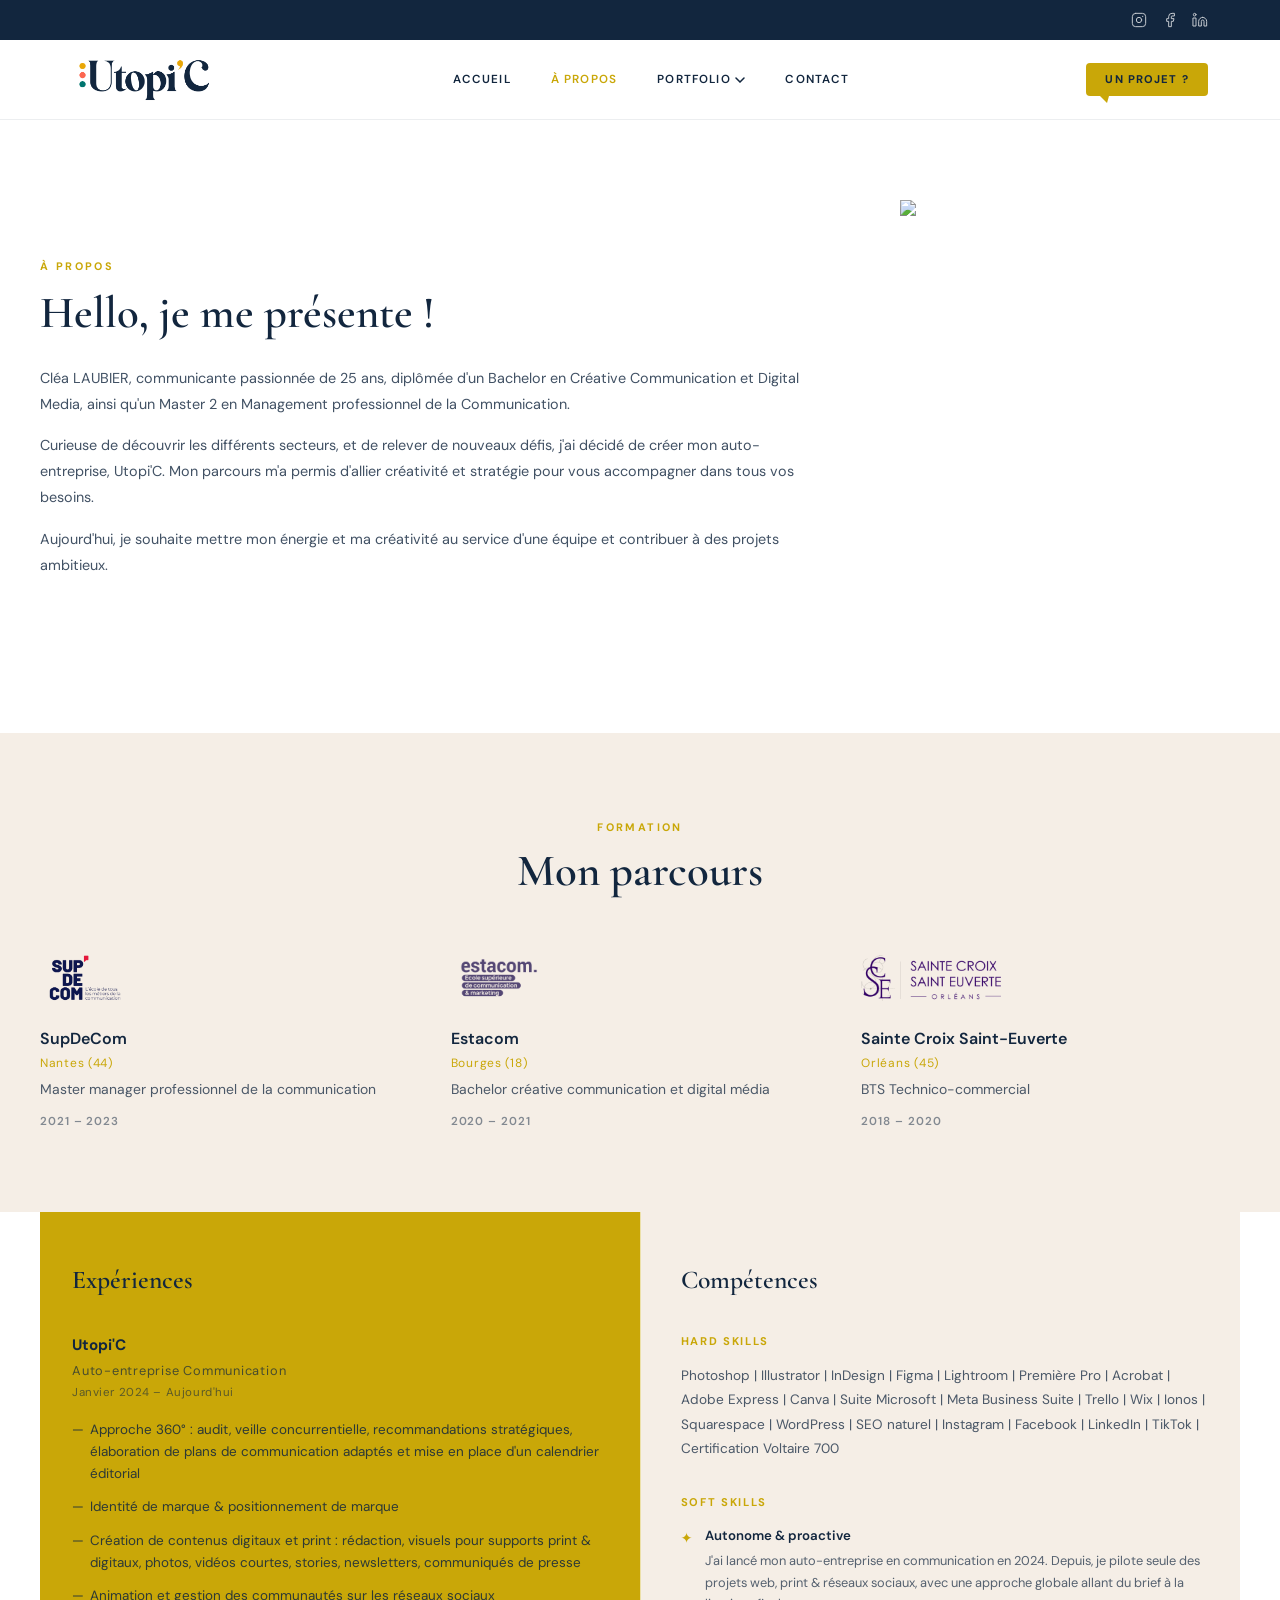
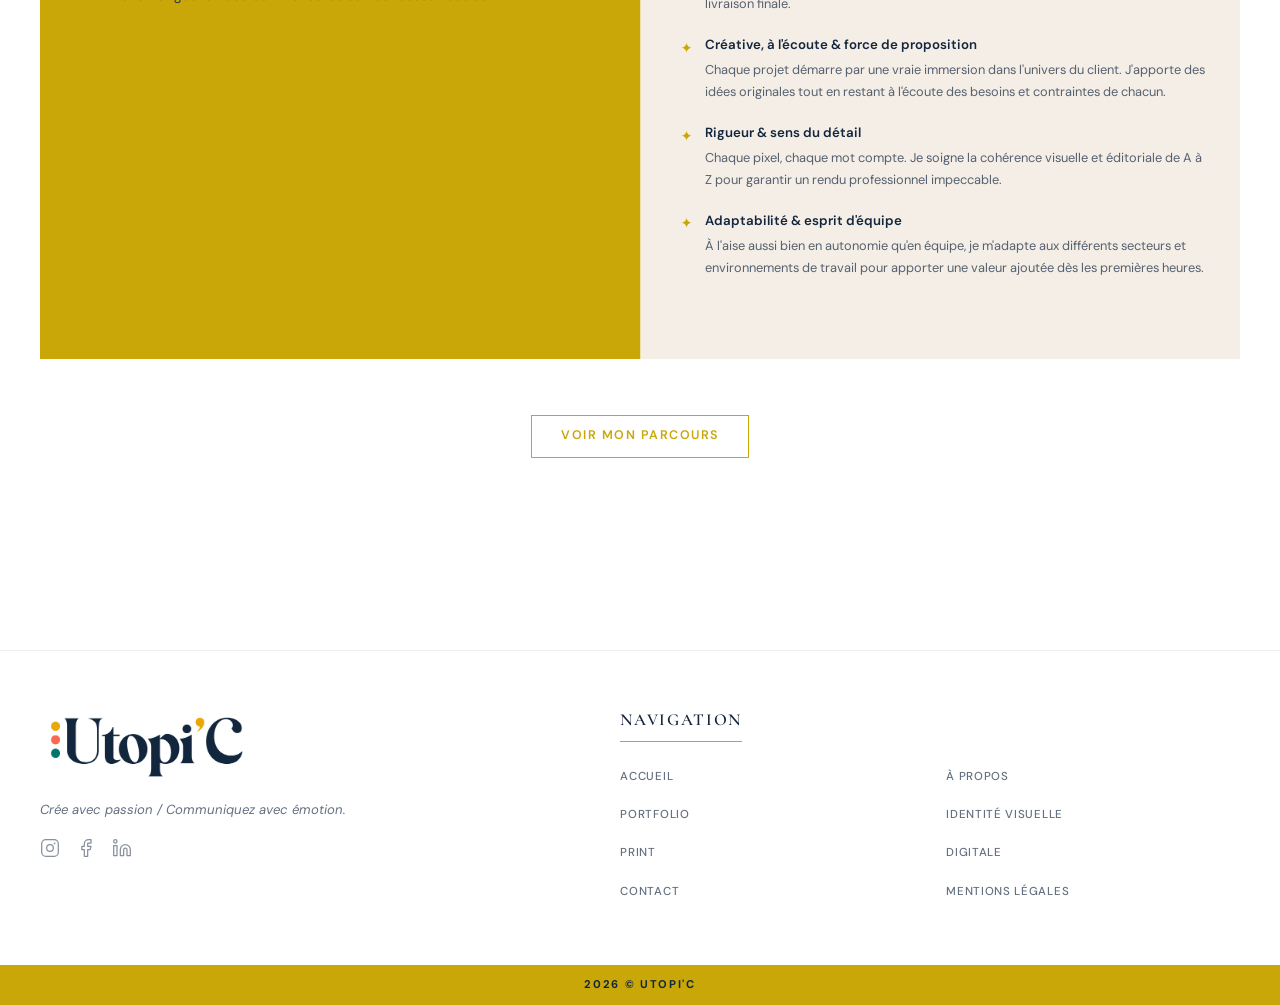
==== a-propos.html @ f3226208 "feat: site Utopi'C complet, prêt pour déploiement" ====
<!DOCTYPE html>
<html lang="fr">
<head>
  <meta charset="UTF-8" />
  <meta name="viewport" content="width=device-width, initial-scale=1.0" />
  <title>À propos — Utopi'C</title>
  <meta name="description" content="Cléa Laubier, communicante et graphiste freelance — parcours, formation, expériences et compétences." />
  <link rel="preconnect" href="https://fonts.googleapis.com" />
  <link rel="preconnect" href="https://fonts.gstatic.com" crossorigin />
  <link href="https://fonts.googleapis.com/css2?family=Cormorant+Garamond:ital,wght@0,400;0,600;1,400;1,600&family=DM+Sans:ital,opsz,wght@0,9..40,300;0,9..40,400;0,9..40,500;0,9..40,600;1,9..40,400&display=swap" rel="stylesheet" />
  <link rel="stylesheet" href="css/style.css?v=5" />
  <link rel="stylesheet" href="css/a-propos.css?v=5" />
</head>
<body>

  <!-- ======= HEADER ======= -->
  <header class="site-header" id="navbar">

    <div class="header-topbar">
      <div class="header-topbar__inner">
        <div class="header-topbar__socials">
          <a href="https://www.instagram.com/utopi_c_/" target="_blank" rel="noopener" aria-label="Instagram">
            <svg width="16" height="16" viewBox="0 0 24 24" fill="none" stroke="currentColor" stroke-width="1.5" stroke-linecap="round" stroke-linejoin="round"><rect x="2" y="2" width="20" height="20" rx="5" ry="5"/><circle cx="12" cy="12" r="4"/><circle cx="17.5" cy="6.5" r="1" fill="currentColor" stroke="none"/></svg>
          </a>
          <a href="https://www.facebook.com/utopic.clea" target="_blank" rel="noopener" aria-label="Facebook">
            <svg width="16" height="16" viewBox="0 0 24 24" fill="none" stroke="currentColor" stroke-width="1.5" stroke-linecap="round" stroke-linejoin="round"><path d="M18 2h-3a5 5 0 0 0-5 5v3H7v4h3v8h4v-8h3l1-4h-4V7a1 1 0 0 1 1-1h3z"/></svg>
          </a>
          <a href="https://www.linkedin.com/in/cl%C3%A9a-laubier/" target="_blank" rel="noopener" aria-label="LinkedIn">
            <svg width="16" height="16" viewBox="0 0 24 24" fill="none" stroke="currentColor" stroke-width="1.5" stroke-linecap="round" stroke-linejoin="round"><path d="M16 8a6 6 0 0 1 6 6v7h-4v-7a2 2 0 0 0-2-2 2 2 0 0 0-2 2v7h-4v-7a6 6 0 0 1 6-6z"/><rect x="2" y="9" width="4" height="12"/><circle cx="4" cy="4" r="2"/></svg>
          </a>
        </div>
      </div>
    </div>

    <div class="header-main">
      <div class="header-main__inner">

        <a href="index.html" class="header-logo">
          <img src="assets/logos/logo-utopic.png" alt="Utopi'C" class="header-logo__img" />
        </a>

        <nav class="header-nav" id="navMenu" aria-label="Navigation principale">
          <ul class="header-nav__list">
            <li><a href="index.html" class="header-nav__link">Accueil</a></li>
            <li><a href="a-propos.html" class="header-nav__link header-nav__link--active">À propos</a></li>
            <li class="header-nav__item--dropdown">
              <a href="portfolio.html" class="header-nav__link">
                Portfolio
                <svg class="header-nav__chevron" width="10" height="6" viewBox="0 0 10 6" fill="none"><path d="M1 1l4 4 4-4" stroke="currentColor" stroke-width="1.5" stroke-linecap="round"/></svg>
              </a>
              <ul class="header-nav__dropdown">
                <li><a href="identite-visuelle.html" class="header-nav__dropdown-link">Identité visuelle</a></li>
                <li><a href="communication-print.html" class="header-nav__dropdown-link">Communication print</a></li>
                <li><a href="communication-digitale.html" class="header-nav__dropdown-link">Communication digitale</a></li>
              </ul>
            </li>
            <li><a href="contact.html" class="header-nav__link">Contact</a></li>
          </ul>
        </nav>

        <div class="header-right">
          <a href="contact.html" class="btn-contact-bubble">Un projet&nbsp;?</a>
          <button class="header-hamburger" id="hamburger" aria-label="Menu" aria-expanded="false">
            <span></span><span></span><span></span>
          </button>
        </div>

      </div>
    </div>

  </header>

  <main>

    <!-- ======= INTRO ======= -->
    <section class="ap-intro">
      <div class="ap-intro__inner">

        <!-- Texte à GAUCHE -->
        <div class="ap-intro__text">
          <span class="section-label">À propos</span>
          <h1 class="ap-intro__title">Hello, je me présente&nbsp;!</h1>
          <p class="ap-intro__body">
            Cléa LAUBIER, communicante passionnée de 25 ans, diplômée d'un Bachelor en Créative Communication et Digital Media, ainsi qu'un Master 2 en Management professionnel de la Communication.
          </p>
          <p class="ap-intro__body">
            Curieuse de découvrir les différents secteurs, et de relever de nouveaux défis, j'ai décidé de créer mon auto-entreprise, Utopi'C. Mon parcours m'a permis d'allier créativité et stratégie pour vous accompagner dans tous vos besoins.
          </p>
          <p class="ap-intro__body">
            Aujourd'hui, je souhaite mettre mon énergie et ma créativité au service d'une équipe et contribuer à des projets ambitieux.
          </p>
        </div>

        <!-- Photo à DROITE — forme en D -->
        <div class="ap-intro__portrait-wrap">
          <img
            src="assets/images/portrait-clea-rose.png"
            alt="Portrait de Cléa Laubier"
            class="ap-intro__portrait"
          />
        </div>

      </div>
    </section>

    <!-- ======= FORMATION ======= -->
    <section class="ap-formation">
      <div class="ap-formation__inner">

        <header class="section-header">
          <span class="section-label">Formation</span>
          <h2 class="section-title">Mon parcours</h2>
        </header>

        <div class="formation-list">

          <div class="formation-item">
            <div class="formation-item__logo-wrap">
              <img src="assets/logos/logo-supdecom.webp" alt="SupDeCom" class="formation-item__logo" />
            </div>
            <div class="formation-item__content">
              <span class="formation-item__school">SupDeCom</span>
              <span class="formation-item__location">Nantes (44)</span>
              <p class="formation-item__degree">Master manager professionnel de la communication</p>
              <span class="formation-item__years">2021 – 2023</span>
            </div>
          </div>

          <div class="formation-item">
            <div class="formation-item__logo-wrap">
              <img src="assets/logos/logo-estacom.png" alt="Estacom" class="formation-item__logo" />
            </div>
            <div class="formation-item__content">
              <span class="formation-item__school">Estacom</span>
              <span class="formation-item__location">Bourges (18)</span>
              <p class="formation-item__degree">Bachelor créative communication et digital média</p>
              <span class="formation-item__years">2020 – 2021</span>
            </div>
          </div>

          <div class="formation-item">
            <div class="formation-item__logo-wrap">
              <img src="assets/logos/logo-sainte-croix.png" alt="Sainte-Croix Saint-Euverte" class="formation-item__logo" />
            </div>
            <div class="formation-item__content">
              <span class="formation-item__school">Sainte Croix Saint-Euverte</span>
              <span class="formation-item__location">Orléans (45)</span>
              <p class="formation-item__degree">BTS Technico-commercial</p>
              <span class="formation-item__years">2018 – 2020</span>
            </div>
          </div>

        </div>

      </div>
    </section>

    <!-- ======= EXPÉRIENCES + COMPÉTENCES ======= -->
    <section class="ap-skills">
      <div class="ap-skills__inner">

        <!-- Colonne expériences — fond or -->
        <div class="ap-skills__col ap-skills__col--exp">
          <h2 class="ap-skills__col-title">Expériences</h2>

          <div class="exp-item">
            <div class="exp-item__header">
              <span class="exp-item__company">Utopi'C</span>
              <span class="exp-item__role">Auto-entreprise Communication</span>
              <span class="exp-item__period">Janvier 2024 – Aujourd'hui</span>
            </div>
            <ul class="exp-item__tasks">
              <li>Approche 360° : audit, veille concurrentielle, recommandations stratégiques, élaboration de plans de communication adaptés et mise en place d'un calendrier éditorial</li>
              <li>Identité de marque &amp; positionnement de marque</li>
              <li>Création de contenus digitaux et print : rédaction, visuels pour supports print &amp; digitaux, photos, vidéos courtes, stories, newsletters, communiqués de presse</li>
              <li>Animation et gestion des communautés sur les réseaux sociaux</li>
            </ul>
          </div>

        </div>

        <!-- Séparateur -->
        <div class="ap-skills__divider" aria-hidden="true"></div>

        <!-- Colonne compétences -->
        <div class="ap-skills__col ap-skills__col--skills">
          <h2 class="ap-skills__col-title">Compétences</h2>

          <div class="skills-group">
            <h3 class="skills-group__label">Hard skills</h3>
            <p class="skills-pipe">
              Photoshop | Illustrator | InDesign | Figma | Lightroom | Première Pro | Acrobat | Adobe Express | Canva | Suite Microsoft | Meta Business Suite | Trello | Wix | Ionos | Squarespace | WordPress | SEO naturel | Instagram | Facebook | LinkedIn | TikTok | Certification Voltaire 700
            </p>
          </div>

          <div class="skills-group">
            <h3 class="skills-group__label">Soft skills</h3>

            <div class="skills-expanded">
              <div class="skill-entry">
                <span class="skill-entry__icon">✦</span>
                <div>
                  <p class="skill-entry__title">Autonome &amp; proactive</p>
                  <p class="skill-entry__desc">J'ai lancé mon auto-entreprise en communication en 2024. Depuis, je pilote seule des projets web, print &amp; réseaux sociaux, avec une approche globale allant du brief à la livraison finale.</p>
                </div>
              </div>
              <div class="skill-entry">
                <span class="skill-entry__icon">✦</span>
                <div>
                  <p class="skill-entry__title">Créative, à l'écoute &amp; force de proposition</p>
                  <p class="skill-entry__desc">Chaque projet démarre par une vraie immersion dans l'univers du client. J'apporte des idées originales tout en restant à l'écoute des besoins et contraintes de chacun.</p>
                </div>
              </div>
              <div class="skill-entry">
                <span class="skill-entry__icon">✦</span>
                <div>
                  <p class="skill-entry__title">Rigueur &amp; sens du détail</p>
                  <p class="skill-entry__desc">Chaque pixel, chaque mot compte. Je soigne la cohérence visuelle et éditoriale de A à Z pour garantir un rendu professionnel impeccable.</p>
                </div>
              </div>
              <div class="skill-entry">
                <span class="skill-entry__icon">✦</span>
                <div>
                  <p class="skill-entry__title">Adaptabilité &amp; esprit d'équipe</p>
                  <p class="skill-entry__desc">À l'aise aussi bien en autonomie qu'en équipe, je m'adapte aux différents secteurs et environnements de travail pour apporter une valeur ajoutée dès les premières heures.</p>
                </div>
              </div>
            </div>
          </div>

        </div>

      </div>
      <div class="ap-skills__cta">
        <a href="#" target="_blank" rel="noopener" class="btn btn--gold-outline">Voir mon parcours</a>
      </div>
    </section>

  </main>

  <!-- ======= FOOTER ======= -->
  <footer class="site-footer">

    <div class="footer-main">
      <div class="footer-main__inner">

        <div class="footer-brand">
          <img src="assets/logos/logo-utopic.png" alt="Utopi'C" class="footer-brand__logo" />
          <p class="footer-brand__tagline">Crée avec passion / Communiquez avec émotion.</p>
          <div class="footer-brand__socials">
            <a href="https://www.instagram.com/utopi_c_/" target="_blank" rel="noopener" aria-label="Instagram"><svg width="20" height="20" viewBox="0 0 24 24" fill="none" stroke="currentColor" stroke-width="1.5" stroke-linecap="round" stroke-linejoin="round"><rect x="2" y="2" width="20" height="20" rx="5" ry="5"/><circle cx="12" cy="12" r="4"/><circle cx="17.5" cy="6.5" r="1" fill="currentColor" stroke="none"/></svg></a>
            <a href="https://www.facebook.com/utopic.clea" target="_blank" rel="noopener" aria-label="Facebook"><svg width="20" height="20" viewBox="0 0 24 24" fill="none" stroke="currentColor" stroke-width="1.5" stroke-linecap="round" stroke-linejoin="round"><path d="M18 2h-3a5 5 0 0 0-5 5v3H7v4h3v8h4v-8h3l1-4h-4V7a1 1 0 0 1 1-1h3z"/></svg></a>
            <a href="https://www.linkedin.com/in/cl%C3%A9a-laubier/" target="_blank" rel="noopener" aria-label="LinkedIn"><svg width="20" height="20" viewBox="0 0 24 24" fill="none" stroke="currentColor" stroke-width="1.5" stroke-linecap="round" stroke-linejoin="round"><path d="M16 8a6 6 0 0 1 6 6v7h-4v-7a2 2 0 0 0-2-2 2 2 0 0 0-2 2v7h-4v-7a6 6 0 0 1 6-6z"/><rect x="2" y="9" width="4" height="12"/><circle cx="4" cy="4" r="2"/></svg></a>
          </div>
        </div>

        <div class="footer-nav-block">
          <p class="footer-nav-block__title">Navigation</p>
          <ul class="footer-nav-block__cols">
            <li><a href="index.html">Accueil</a></li>
            <li><a href="a-propos.html">À propos</a></li>
            <li><a href="portfolio.html">Portfolio</a></li>
            <li><a href="identite-visuelle.html">Identité visuelle</a></li>
            <li><a href="communication-print.html">Print</a></li>
            <li><a href="communication-digitale.html">Digitale</a></li>
            <li><a href="contact.html">Contact</a></li>
            <li><a href="mentions-legales.html">Mentions légales</a></li>
          </ul>
        </div>

      </div>
    </div>

    <div class="footer-copyright">
      <p>2026 &copy; UTOPI'C</p>
    </div>

  </footer>

  <script src="js/main.js"></script>
</body>
</html>
---- css/style.css ----
/* =============================================
   UTOPI'C — style.css
   ============================================= */

/*
  POLICE MAGIONA DISPLAY — décommenter quand le fichier .woff2 est disponible

@font-face {
  font-family: 'Magiona Display';
  src: url('../assets/fonts/magiona-display.woff2') format('woff2');
  font-weight: 400 700;
  font-style: normal;
  font-display: swap;
}
  Puis : --font-display: 'Magiona Display', 'Cormorant Garamond', Georgia, serif;
*/

/* =============================================
   VARIABLES
   ============================================= */
:root {
  --color-navy:       #12263e;
  --color-green-dark: #334b35;
  --color-teal:       #00756f;
  --color-coral:      #fe6751;
  --color-gold:       #c9a708;
  --color-sand:       #eee0b3;
  --color-cream:      #f5eee6;
  --color-white:      #ffffff;
  --color-text:       #12263e;

  --font-display: 'Cormorant Garamond', Georgia, serif;
  --font-body:    'DM Sans', system-ui, sans-serif;

  --header-topbar-h: 40px;
  --header-main-h:   80px;
  --header-h:        120px;
  --transition:      0.25s ease;
  --max-w:           1200px;
}

/* =============================================
   RESET
   ============================================= */
*, *::before, *::after { box-sizing: border-box; margin: 0; padding: 0; }
html { scroll-behavior: smooth; }
body {
  font-family: var(--font-body);
  color: var(--color-text);
  background: var(--color-white);
  line-height: 1.6;
}
img { display: block; max-width: 100%; height: auto; }
a { text-decoration: none; color: inherit; }
ul { list-style: none; }

/* =============================================
   UTILITIES
   ============================================= */
.btn {
  display: inline-block;
  padding: 0.65rem 1.8rem;
  font-family: var(--font-body);
  font-size: 0.78rem;
  font-weight: 600;
  letter-spacing: 0.12em;
  text-transform: uppercase;
  cursor: pointer;
  border: none;
  transition: background var(--transition), color var(--transition);
}
.btn--gold-outline {
  border: 1.5px solid var(--color-gold);
  color: var(--color-gold);
  background: transparent;
}
.btn--gold-outline:hover {
  background: var(--color-gold);
  color: var(--color-white);
}
.btn--navy {
  border: 1.5px solid var(--color-navy);
  color: var(--color-navy);
  background: transparent;
  display: inline-block;
}
.btn--navy:hover {
  background: var(--color-navy);
  color: var(--color-white);
}
.btn--gold-filled {
  background: var(--color-gold);
  color: var(--color-white);
  border: none;
  display: inline-block;
  font-family: var(--font-display);
  font-style: italic;
  font-size: 1rem;
  letter-spacing: 0.06em;
  text-transform: none;
}
.btn--gold-filled:hover { background: #b8960a; }


/* =============================================
   HEADER — 2 bandes
   ============================================= */
.site-header {
  position: fixed;
  top: 0; left: 0; right: 0;
  z-index: 100;
}
.site-header--scrolled .header-main {
  box-shadow: 0 2px 20px rgba(18,38,62,0.1);
}

/* Bande 1 : navy + socials */
.header-topbar {
  background: var(--color-navy);
  height: var(--header-topbar-h);
}
.header-topbar__inner {
  max-width: var(--max-w);
  margin: 0 auto;
  height: 100%;
  padding: 0 2rem;
  display: flex;
  align-items: center;
  justify-content: flex-end;
}
.header-topbar__socials {
  display: flex;
  align-items: center;
  gap: 0.9rem;
}
.header-topbar__socials a {
  color: var(--color-white);
  opacity: 0.75;
  display: flex;
  transition: opacity var(--transition);
}
.header-topbar__socials a:hover { opacity: 1; }

/* Bande 2 : blanc + logo + nav */
.header-main {
  background: var(--color-white);
  height: var(--header-main-h);
  border-bottom: 1px solid rgba(18,38,62,0.08);
  transition: box-shadow var(--transition);
}
.header-main__inner {
  max-width: var(--max-w);
  margin: 0 auto;
  height: 100%;
  padding: 0 2rem;
  display: flex;
  align-items: center;
  gap: 2rem;
}

/* Logo */
.header-logo { flex-shrink: 0; }
.header-logo__img {
  height: 54px;
  width: auto;
  object-fit: contain;
}

/* Nav */
.header-nav { flex: 1; }
.header-nav__list {
  display: flex;
  align-items: center;
  justify-content: center;
  gap: 2.5rem;
}
.header-nav__link {
  font-size: 0.73rem;
  font-weight: 600;
  letter-spacing: 0.1em;
  text-transform: uppercase;
  color: var(--color-navy);
  display: flex;
  align-items: center;
  gap: 0.3rem;
  transition: color var(--transition);
}
.header-nav__link:hover,
.header-nav__link--active { color: var(--color-gold); }

/* Dropdown */
.header-nav__item--dropdown { position: relative; }
.header-nav__chevron {
  transition: transform var(--transition);
  flex-shrink: 0;
}
.header-nav__item--dropdown:hover .header-nav__chevron { transform: rotate(180deg); }
.header-nav__dropdown {
  position: absolute;
  top: calc(100% + 1rem);
  left: 50%;
  transform: translateX(-50%);
  background: var(--color-white);
  border-top: 2px solid var(--color-gold);
  box-shadow: 0 8px 24px rgba(18,38,62,0.12);
  min-width: 220px;
  padding: 0.5rem 0;
  opacity: 0;
  visibility: hidden;
  pointer-events: none;
  transition: opacity var(--transition), visibility var(--transition), top var(--transition);
}
.header-nav__item--dropdown:hover .header-nav__dropdown {
  opacity: 1;
  visibility: visible;
  pointer-events: auto;
  top: calc(100% + 0.5rem);
}
.header-nav__dropdown-link {
  display: block;
  padding: 0.65rem 1.4rem;
  font-size: 0.71rem;
  font-weight: 500;
  letter-spacing: 0.08em;
  text-transform: uppercase;
  color: var(--color-navy);
  transition: color var(--transition), padding-left var(--transition);
}
.header-nav__dropdown-link:hover { color: var(--color-gold); padding-left: 1.8rem; }

/* Bouton Contact — bulle de dialogue */
.header-right {
  display: flex;
  align-items: center;
  gap: 1rem;
  flex-shrink: 0;
}
.btn-contact-bubble {
  background: var(--color-gold);
  color: var(--color-navy);
  padding: 0.5rem 1.2rem;
  font-size: 0.7rem;
  font-weight: 700;
  letter-spacing: 0.1em;
  text-transform: uppercase;
  border-radius: 4px;
  position: relative;
  display: inline-block;
  transition: background var(--transition);
}
.btn-contact-bubble::after {
  content: '';
  position: absolute;
  bottom: -7px;
  left: 14px;
  border-left: 7px solid transparent;
  border-right: 2px solid transparent;
  border-top: 7px solid var(--color-gold);
  transition: border-top-color var(--transition);
}
.btn-contact-bubble:hover { background: #b8960a; }
.btn-contact-bubble:hover::after { border-top-color: #b8960a; }

/* Hamburger */
.header-hamburger {
  display: none;
  flex-direction: column;
  justify-content: center;
  gap: 5px;
  width: 28px;
  height: 28px;
  background: none;
  border: none;
  cursor: pointer;
  padding: 0;
}
.header-hamburger span {
  display: block;
  height: 2px;
  width: 100%;
  background: var(--color-navy);
  border-radius: 2px;
  transition: transform var(--transition), opacity var(--transition);
}
.header-hamburger.is-open span:nth-child(1) { transform: translateY(7px) rotate(45deg); }
.header-hamburger.is-open span:nth-child(2) { opacity: 0; }
.header-hamburger.is-open span:nth-child(3) { transform: translateY(-7px) rotate(-45deg); }


/* =============================================
   FOOTER — fond blanc + barre dorée
   ============================================= */
.site-footer { }

.footer-main {
  background: var(--color-white);
  padding: 3.5rem 2rem;
  border-top: 1px solid rgba(18,38,62,0.08);
}
.footer-main__inner {
  max-width: var(--max-w);
  margin: 0 auto;
  display: grid;
  grid-template-columns: 1fr 1.2fr;
  gap: 4rem;
  align-items: start;
}

.footer-brand__logo {
  height: 80px;
  width: auto;
  object-fit: contain;
  margin-bottom: 0.8rem;
}
.footer-brand__tagline {
  font-size: 0.82rem;
  font-style: italic;
  color: var(--color-navy);
  opacity: 0.65;
  line-height: 1.7;
  margin-bottom: 1rem;
}
.footer-brand__socials {
  display: flex;
  gap: 1rem;
}
.footer-brand__socials a {
  color: var(--color-navy);
  opacity: 0.5;
  display: flex;
  transition: opacity var(--transition), color var(--transition);
}
.footer-brand__socials a:hover { opacity: 1; color: var(--color-gold); }

.footer-nav-block__title {
  font-family: var(--font-display);
  font-size: 1.05rem;
  font-weight: 600;
  color: var(--color-navy);
  text-transform: uppercase;
  letter-spacing: 0.1em;
  padding-bottom: 0.5rem;
  border-bottom: 1.5px solid var(--color-gold);
  margin-bottom: 1.2rem;
  display: inline-block;
}
.footer-nav-block__cols {
  display: grid;
  grid-template-columns: 1fr 1fr;
  gap: 0.4rem 2rem;
}
.footer-nav-block__cols li { margin-bottom: 0.4rem; }
.footer-nav-block__cols a {
  font-size: 0.72rem;
  font-weight: 500;
  letter-spacing: 0.06em;
  text-transform: uppercase;
  color: var(--color-navy);
  opacity: 0.65;
  transition: opacity var(--transition), color var(--transition);
}
.footer-nav-block__cols a:hover { opacity: 1; color: var(--color-gold); }

.footer-copyright {
  background: var(--color-gold);
  padding: 0.7rem 2rem;
  text-align: center;
}
.footer-copyright p {
  font-size: 0.7rem;
  font-weight: 700;
  letter-spacing: 0.15em;
  text-transform: uppercase;
  color: var(--color-navy);
}


/* =============================================
   SECTION COMMONS
   ============================================= */
.section-header {
  text-align: center;
  margin-bottom: 3rem;
}
.section-label {
  display: inline-block;
  font-size: 0.68rem;
  font-weight: 700;
  letter-spacing: 0.22em;
  text-transform: uppercase;
  color: var(--color-gold);
  margin-bottom: 0.6rem;
}
.section-title {
  font-family: var(--font-display);
  font-size: clamp(2rem, 3.5vw, 3rem);
  font-weight: 600;
  color: var(--color-navy);
  line-height: 1.15;
  margin-bottom: 0.5rem;
}
.section-sub {
  font-size: 0.9rem;
  color: var(--color-text);
  opacity: 0.6;
  font-style: italic;
}


/* =============================================
   HERO — texte gauche, photo droite
   ============================================= */
.hero {
  min-height: 100vh;
  padding-top: var(--header-h);
  background: var(--color-white);
  display: flex;
  align-items: center;
}
.hero__inner {
  max-width: var(--max-w);
  margin: 0 auto;
  padding: 6rem 2rem;
  display: grid;
  grid-template-columns: 1.3fr 1fr;
  align-items: center;
  gap: 4rem;
}
.hero__tagline {
  font-family: var(--font-display);
  font-size: clamp(2.8rem, 5vw, 5rem);
  font-weight: 600;
  line-height: 1.1;
  color: var(--color-navy);
  margin-bottom: 1.4rem;
}
.hero__subtitle {
  font-size: 0.75rem;
  font-weight: 700;
  letter-spacing: 0.2em;
  text-transform: uppercase;
  color: var(--color-gold);
  margin-bottom: 2.8rem;
  line-height: 1.7;
}
.hero__photo-wrap {
  display: flex;
  justify-content: center;
}
.hero__photo {
  width: 100%;
  max-width: 420px;
  aspect-ratio: 3 / 4;
  object-fit: cover;
  object-position: top center;
  border-radius: 200px 200px 0 200px;
  display: block;
  color: transparent;
}

/* Hide Contact nav link on the contact page itself */
.page-contact .header-nav__list > li > a[href="contact.html"] { display: none; }


/* =============================================
   RÉALISATIONS — fond crème, carousel projets
   ============================================= */
.realisations {
  padding: 6rem 2rem;
  background: var(--color-cream);
}
.realisations__inner {
  max-width: var(--max-w);
  margin: 0 auto;
}

/* --- Carousel --- */
.carousel { position: relative; }
.carousel__viewport { overflow: hidden; }
.carousel__track {
  display: flex;
  gap: 1.5rem;
  transition: transform 0.45s cubic-bezier(0.4, 0, 0.2, 1);
  will-change: transform;
}
.carousel__slide {
  flex: 0 0 calc(33.333% - 1rem);
  min-width: 0;
  position: relative;
  border-radius: 4px;
  overflow: hidden;
  cursor: default;
}
.carousel__slide img {
  width: 100%;
  aspect-ratio: 4 / 3;
  object-fit: cover;
  display: block;
  transition: transform 0.4s ease;
  color: transparent;
}
.carousel__slide:hover img { transform: scale(1.03); }
.carousel__caption {
  position: absolute;
  bottom: 0; left: 0; right: 0;
  padding: 0.6rem 1rem;
  background: linear-gradient(transparent, rgba(18,38,62,0.7));
  color: var(--color-white);
  font-size: 0.7rem;
  font-weight: 600;
  letter-spacing: 0.1em;
  text-transform: uppercase;
}

/* Boutons */
.carousel__btn {
  position: absolute;
  top: 50%;
  transform: translateY(calc(-50% - 1rem));
  z-index: 2;
  width: 44px;
  height: 44px;
  border-radius: 50%;
  border: 1.5px solid var(--color-gold);
  background: var(--color-white);
  color: var(--color-navy);
  cursor: pointer;
  display: flex;
  align-items: center;
  justify-content: center;
  transition: background var(--transition), color var(--transition);
}
.carousel__btn:hover { background: var(--color-gold); color: var(--color-white); }
.carousel__btn--prev { left: -22px; }
.carousel__btn--next { right: -22px; }
.carousel__btn:disabled { opacity: 0.3; cursor: default; }

/* Dots */
.carousel__dots {
  display: flex;
  justify-content: center;
  gap: 0.5rem;
  margin-top: 1.8rem;
}
.carousel__dot {
  width: 8px;
  height: 8px;
  border-radius: 50%;
  border: none;
  background: rgba(18,38,62,0.2);
  cursor: pointer;
  padding: 0;
  transition: background var(--transition), transform var(--transition);
}
.carousel__dot.is-active {
  background: var(--color-gold);
  transform: scale(1.3);
}


/* =============================================
   PRESTATIONS — fond blanc, titre + 3 images en escalier
   ============================================= */
.prestations {
  padding: 7rem 2rem;
  background: var(--color-white);
}
.prestations__inner {
  max-width: var(--max-w);
  margin: 0 auto;
}
.prestations__header {
  text-align: center;
  margin-bottom: 4rem;
}
.prestations__title {
  font-family: var(--font-display);
  font-size: clamp(2.8rem, 5vw, 5rem);
  font-weight: 600;
  color: var(--color-navy);
  text-align: center;
  line-height: 1.1;
}

/* Escalier : 3 colonnes décalées */
.prestations__stagger {
  display: grid;
  grid-template-columns: repeat(3, 1fr);
  gap: 2rem;
  align-items: center;
  margin-bottom: 3.5rem;
}
.presta-item {
  border-radius: 6px;
  overflow: hidden;
  position: relative;
  text-decoration: none;
  display: block;
  transition: transform var(--transition), box-shadow var(--transition);
}
.presta-item:nth-child(1) { margin-top: 3rem; }
.presta-item:nth-child(2) { margin-top: 0; }
.presta-item:nth-child(3) { margin-top: 3rem; }

.presta-item:hover { transform: translateY(-4px); box-shadow: 0 16px 40px rgba(18,38,62,0.14); }

.presta-item__img-wrap {
  position: relative;
  aspect-ratio: 3/4;
  overflow: hidden;
}
.presta-item__img-wrap img {
  position: absolute;
  inset: 0;
  width: 100%;
  height: 100%;
  object-fit: cover;
  display: block;
  color: transparent;
  transition: transform 0.45s ease;
}
.presta-item:hover .presta-item__img-wrap img { transform: scale(1.05); }

.presta-item__label {
  position: absolute;
  bottom: 0; left: 0; right: 0;
  padding: 0.9rem 1.1rem;
  font-size: 0.68rem;
  font-weight: 700;
  letter-spacing: 0.12em;
  text-transform: uppercase;
  color: var(--color-navy);
}
.presta-item--identite .presta-item__label  { background: rgba(238,224,179,0.9); }
.presta-item--print    .presta-item__label  { background: rgba(245,238,230,0.9); }
.presta-item--digital  .presta-item__label  {
  background: rgba(0,117,111,0.85);
  color: var(--color-white);
}

/* CTA */
.prestations__cta {
  text-align: center;
  display: flex;
  flex-direction: column;
  align-items: center;
  gap: 1.2rem;
}
.prestations__cta p {
  font-size: 0.9rem;
  font-style: italic;
  color: var(--color-gold);
}


/* =============================================
   EXPÉRIENCES — fond vert foncé #334b35
   ============================================= */
.experiences {
  padding: 6rem 2rem;
  background: var(--color-green-dark);
}
.experiences__inner { max-width: var(--max-w); margin: 0 auto; }
.experiences .section-label { color: var(--color-sand) !important; opacity: 0.8; }
.experiences .section-title { color: var(--color-sand) !important; }
.experiences .section-sub   { color: var(--color-sand) !important; opacity: 0.6; }

/* Slide presse/avis — carousel pleine largeur */
.carousel__slide--presse { flex: 0 0 100%; }
.carousel__slide--presse .presse-card,
.carousel__slide--presse .avis-card { max-width: 800px; margin: 0 auto; }

.presse-card {
  display: grid;
  grid-template-columns: 1fr 1fr;
  border-radius: 6px;
  overflow: hidden;
  box-shadow: 0 8px 32px rgba(0,0,0,0.25);
}
.presse-card__img-wrap {
  overflow: hidden;
  aspect-ratio: 4/3;
}
.presse-card__img-wrap img {
  width: 100%; height: 100%;
  object-fit: cover; object-position: top;
  display: block; color: transparent;
}
.presse-card__body {
  background: rgba(255,255,255,0.06);
  border: 1px solid rgba(238,224,179,0.2);
  color: var(--color-white);
  padding: 2.5rem 2rem;
  display: flex;
  flex-direction: column;
  justify-content: center;
  gap: 0.9rem;
}
.presse-card__badge {
  display: inline-block;
  font-size: 0.62rem;
  font-weight: 700;
  letter-spacing: 0.18em;
  text-transform: uppercase;
  color: var(--color-gold);
  border: 1px solid var(--color-gold);
  padding: 0.2rem 0.6rem;
  border-radius: 2px;
  width: fit-content;
}
.presse-card__source {
  font-family: var(--font-display);
  font-size: 1.05rem;
  font-weight: 600;
  line-height: 1.3;
  color: var(--color-sand);
}
.presse-card__issue { font-size: 0.75rem; opacity: 0.55; }

/* Carte avis client */
.avis-card {
  background: rgba(255,255,255,0.06);
  border: 1px solid rgba(238,224,179,0.2);
  border-radius: 6px;
  padding: 2.5rem 3rem;
  display: flex;
  flex-direction: column;
  gap: 1.4rem;
  box-shadow: 0 8px 32px rgba(0,0,0,0.25);
}
.avis-card__stars {
  display: flex;
  gap: 0.25rem;
  color: var(--color-gold);
}
.avis-card__quote {
  font-family: var(--font-display);
  font-size: 1.15rem;
  font-style: italic;
  line-height: 1.65;
  color: var(--color-sand);
}
.avis-card__author {
  display: flex;
  flex-direction: column;
  gap: 0.15rem;
}
.avis-card__name {
  font-size: 0.75rem;
  font-weight: 700;
  letter-spacing: 0.12em;
  text-transform: uppercase;
  color: var(--color-gold);
}
.avis-card__role {
  font-size: 0.72rem;
  color: var(--color-sand);
  opacity: 0.6;
}

/* Dots sur fond vert */
.experiences .carousel__dot { background: rgba(238,224,179,0.25); }
.experiences .carousel__dot.is-active { background: var(--color-gold); }
.experiences .carousel__btn {
  background: rgba(255,255,255,0.08);
  border-color: var(--color-sand);
  color: var(--color-sand);
}
.experiences .carousel__btn:hover { background: var(--color-gold); border-color: var(--color-gold); color: var(--color-navy); }


/* =============================================
   RESPONSIVE
   ============================================= */
@media (max-width: 768px) {

  /* Header — topbar masquée sur mobile */
  .header-topbar { display: none; }

  .header-nav {
    position: fixed;
    top: var(--header-main-h);
    left: 0; right: 0; bottom: 0;
    background: var(--color-white);
    border-top: 1px solid rgba(18,38,62,0.1);
    flex-direction: column;
    justify-content: flex-start;
    padding: 2rem 1.5rem;
    transform: translateX(100%);
    transition: transform var(--transition);
    overflow-y: auto;
  }
  .header-nav.is-open { transform: translateX(0); }
  .header-nav__list {
    flex-direction: column;
    align-items: flex-start;
    gap: 0;
  }
  .header-nav__list > li { width: 100%; border-bottom: 1px solid rgba(18,38,62,0.06); }
  .header-nav__link { padding: 1rem 0; font-size: 0.85rem; }
  .header-nav__dropdown {
    position: static;
    transform: none;
    box-shadow: none;
    border-top: none;
    border-left: 2px solid var(--color-gold);
    margin-left: 1rem;
    opacity: 1;
    visibility: visible;
    pointer-events: auto;
    padding: 0.25rem 0;
    display: none;
  }
  .header-nav__item--dropdown.is-open .header-nav__dropdown { display: block; }
  .header-nav__chevron { margin-left: auto; }
  .header-hamburger { display: flex; }

  /* Hero */
  .hero__inner {
    padding: 3rem 1.5rem 4rem;
    grid-template-columns: 1fr;
  }
  .hero__tagline { font-size: clamp(2rem, 7vw, 3rem); }
  .hero__photo-wrap { order: -1; }
  .hero__photo { max-width: 240px; border-radius: 120px 120px 0 120px; }

  /* Footer */
  .footer-main__inner { grid-template-columns: 1fr; gap: 2rem; }
  .footer-nav-block__cols { grid-template-columns: 1fr; }

  /* Carousel */
  .carousel__slide { flex: 0 0 100%; }
  .carousel__btn--prev { left: -4px; }
  .carousel__btn--next { right: -4px; }

  /* Prestations */
  .prestations__stagger { grid-template-columns: 1fr; }
  .presta-item:nth-child(1),
  .presta-item:nth-child(2),
  .presta-item:nth-child(3) { margin-top: 0; }

  /* Presse / Avis */
  .presse-card { grid-template-columns: 1fr; }
  .presse-card__img-wrap { aspect-ratio: 16/9; }
  .carousel__slide--presse { flex: 0 0 100%; }
  .avis-card { padding: 2rem 1.5rem; }
}

@media (min-width: 769px) and (max-width: 1024px) {
  .carousel__slide { flex: 0 0 calc(50% - 0.75rem); }
  .prestations__stagger { grid-template-columns: repeat(2, 1fr); }
  .presta-item:nth-child(1),
  .presta-item:nth-child(3) { margin-top: 1.5rem; }
}
---- css/a-propos.css ----
/* =============================================
   À PROPOS
   ============================================= */

/* --- Intro : texte gauche, photo droite --- */
.ap-intro {
  padding-top: calc(var(--header-h) + 5rem);
  padding-bottom: 5rem;
  padding-left: 2rem;
  padding-right: 2rem;
  background: var(--color-white);
}
.ap-intro__inner {
  max-width: var(--max-w);
  margin: 0 auto;
  display: grid;
  grid-template-columns: 1fr auto;
  align-items: center;
  gap: 5rem;
}
.ap-intro .section-label { display: block; margin-bottom: 0.8rem; }
.ap-intro__title {
  font-family: var(--font-display);
  font-size: clamp(2rem, 3.5vw, 2.8rem);
  font-weight: 600;
  color: var(--color-navy);
  line-height: 1.15;
  margin-bottom: 1.6rem;
}
.ap-intro__body {
  font-size: 0.9rem;
  line-height: 1.8;
  color: var(--color-text);
  opacity: 0.8;
  margin-bottom: 1rem;
}

/* Photo en D (bords droits arrondis, bord gauche droit) */
.ap-intro__portrait-wrap { flex-shrink: 0; }
.ap-intro__portrait {
  width: min(340px, 40vw);
  aspect-ratio: 3 / 4;
  object-fit: cover;
  object-position: top center;
  border-radius: 0 120px 120px 0;
  display: block;
  color: transparent;
}


/* --- Formation — grille horizontale avec logos --- */
.ap-formation {
  padding: 5rem 2rem;
  background: var(--color-cream);
}
.ap-formation__inner {
  max-width: var(--max-w);
  margin: 0 auto;
}

.formation-list {
  display: grid;
  grid-template-columns: repeat(3, 1fr);
  gap: 2rem;
}

.formation-item {
  display: flex;
  flex-direction: column;
  gap: 1rem;
}

/* Logo établissement */
.formation-item__logo-wrap {
  height: 64px;
  display: flex;
  align-items: center;
}
.formation-item__logo {
  max-height: 64px;
  max-width: 140px;
  width: auto;
  object-fit: contain;
  display: block;
}

.formation-item__content { }
.formation-item__school {
  display: block;
  font-weight: 600;
  font-size: 1rem;
  color: var(--color-navy);
  margin-bottom: 0.15rem;
}
.formation-item__location {
  display: block;
  font-size: 0.75rem;
  letter-spacing: 0.06em;
  color: var(--color-gold);
  margin-bottom: 0.4rem;
}
.formation-item__degree {
  font-size: 0.87rem;
  opacity: 0.75;
  margin-bottom: 0.4rem;
  line-height: 1.5;
}
.formation-item__years {
  font-size: 0.72rem;
  font-weight: 600;
  letter-spacing: 0.08em;
  opacity: 0.5;
}


/* --- Expériences + Compétences --- */
.ap-skills {
  padding: 0 0 6rem;
}
.ap-skills__inner {
  max-width: var(--max-w);
  margin: 0 auto;
  display: grid;
  grid-template-columns: 1fr 1px 1fr;
}

.ap-skills__col-title {
  font-family: var(--font-display);
  font-size: 1.6rem;
  font-weight: 600;
  margin-bottom: 2rem;
}

/* Colonne expériences — fond or */
.ap-skills__col--exp {
  background: var(--color-gold);
  padding: 3rem 2.5rem 3rem 2rem;
}
.ap-skills__col--exp .ap-skills__col-title { color: var(--color-navy); }
.ap-skills__col--exp .exp-item__company  { color: var(--color-navy); }
.ap-skills__col--exp .exp-item__role     { color: var(--color-navy); opacity: 0.7; }
.ap-skills__col--exp .exp-item__period   { color: var(--color-navy); opacity: 0.6; }
.ap-skills__col--exp .exp-item__tasks li { color: var(--color-navy); opacity: 0.85; }
.ap-skills__col--exp .exp-item__tasks li::before { color: var(--color-navy); }

/* Séparateur vertical */
.ap-skills__divider {
  background: var(--color-gold);
  opacity: 0.35;
  width: 1px;
  align-self: stretch;
}

/* Colonne compétences */
.ap-skills__col--skills {
  padding: 3rem 2rem 3rem 2.5rem;
  background: var(--color-cream);
}
.ap-skills__col--skills .ap-skills__col-title { color: var(--color-navy); }

/* Expériences */
.exp-item__header { margin-bottom: 1rem; }
.exp-item__company {
  display: block;
  font-weight: 700;
  font-size: 0.95rem;
}
.exp-item__role {
  display: block;
  font-size: 0.8rem;
  letter-spacing: 0.06em;
  margin: 0.2rem 0;
}
.exp-item__period {
  display: block;
  font-size: 0.72rem;
  letter-spacing: 0.05em;
}
.exp-item__tasks {
  list-style: none;
  display: flex;
  flex-direction: column;
  gap: 0.7rem;
}
.exp-item__tasks li {
  font-size: 0.84rem;
  line-height: 1.65;
  padding-left: 1.1rem;
  position: relative;
}
.exp-item__tasks li::before {
  content: '—';
  position: absolute;
  left: 0;
}

/* Hard skills — texte avec pipes */
.skills-group { margin-bottom: 2rem; }
.skills-group__label {
  font-size: 0.7rem;
  font-weight: 700;
  letter-spacing: 0.15em;
  text-transform: uppercase;
  color: var(--color-gold);
  margin-bottom: 0.8rem;
  display: block;
}
.skills-pipe {
  font-size: 0.85rem;
  line-height: 1.8;
  color: var(--color-navy);
  opacity: 0.75;
}

/* Soft skills — paragraphes avec icône ✦ */
.skills-expanded {
  display: flex;
  flex-direction: column;
  gap: 1.2rem;
}
.skill-entry {
  display: flex;
  gap: 0.8rem;
  align-items: flex-start;
}
.skill-entry__icon {
  color: var(--color-gold);
  font-size: 0.9rem;
  flex-shrink: 0;
  margin-top: 0.15rem;
}
.skill-entry__title {
  font-size: 0.83rem;
  font-weight: 600;
  color: var(--color-navy);
  margin-bottom: 0.25rem;
}
.skill-entry__desc {
  font-size: 0.8rem;
  line-height: 1.7;
  color: var(--color-navy);
  opacity: 0.7;
}


/* --- CTA Parcours --- */
.ap-skills__cta {
  text-align: center;
  padding: 3.5rem 2rem 6rem;
  background: var(--color-white);
}


/* --- Responsive --- */
@media (max-width: 768px) {
  .ap-intro {
    padding-top: calc(var(--header-main-h) + 2.5rem);
  }
  .ap-intro__inner {
    grid-template-columns: 1fr;
    gap: 2rem;
  }
  /* Photo en premier sur mobile */
  .ap-intro__portrait-wrap { order: -1; }
  .ap-intro__portrait {
    width: min(260px, 80%);
    border-radius: 0 80px 80px 0;
  }

  .formation-list { grid-template-columns: 1fr; }

  .ap-skills__inner {
    grid-template-columns: 1fr;
  }
  .ap-skills__col--exp { padding: 2.5rem 2rem; }
  .ap-skills__col--skills { padding: 2.5rem 2rem; }
  .ap-skills__divider { display: none; }
}

@media (min-width: 769px) and (max-width: 1024px) {
  .ap-intro__inner { gap: 3rem; }
  .ap-intro__portrait { width: min(280px, 38vw); }
  .formation-list { grid-template-columns: 1fr 1fr; }
}
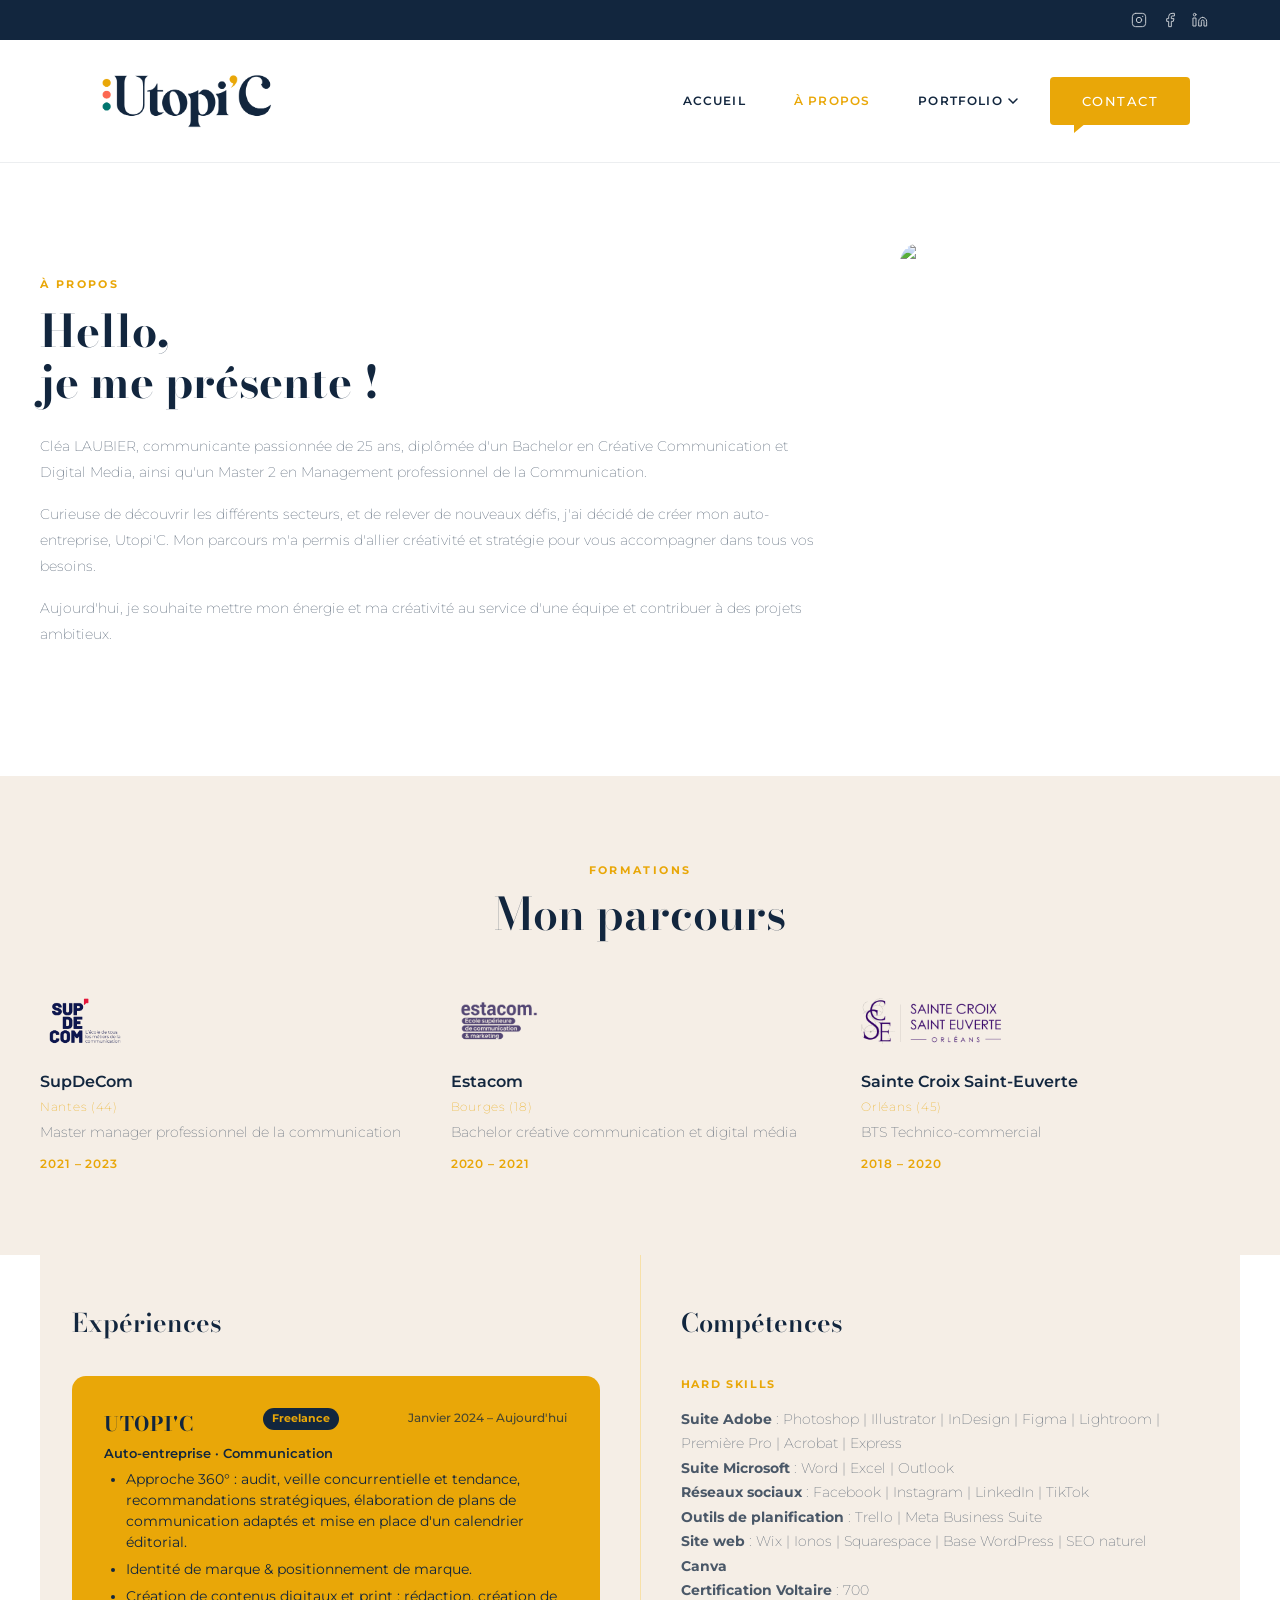
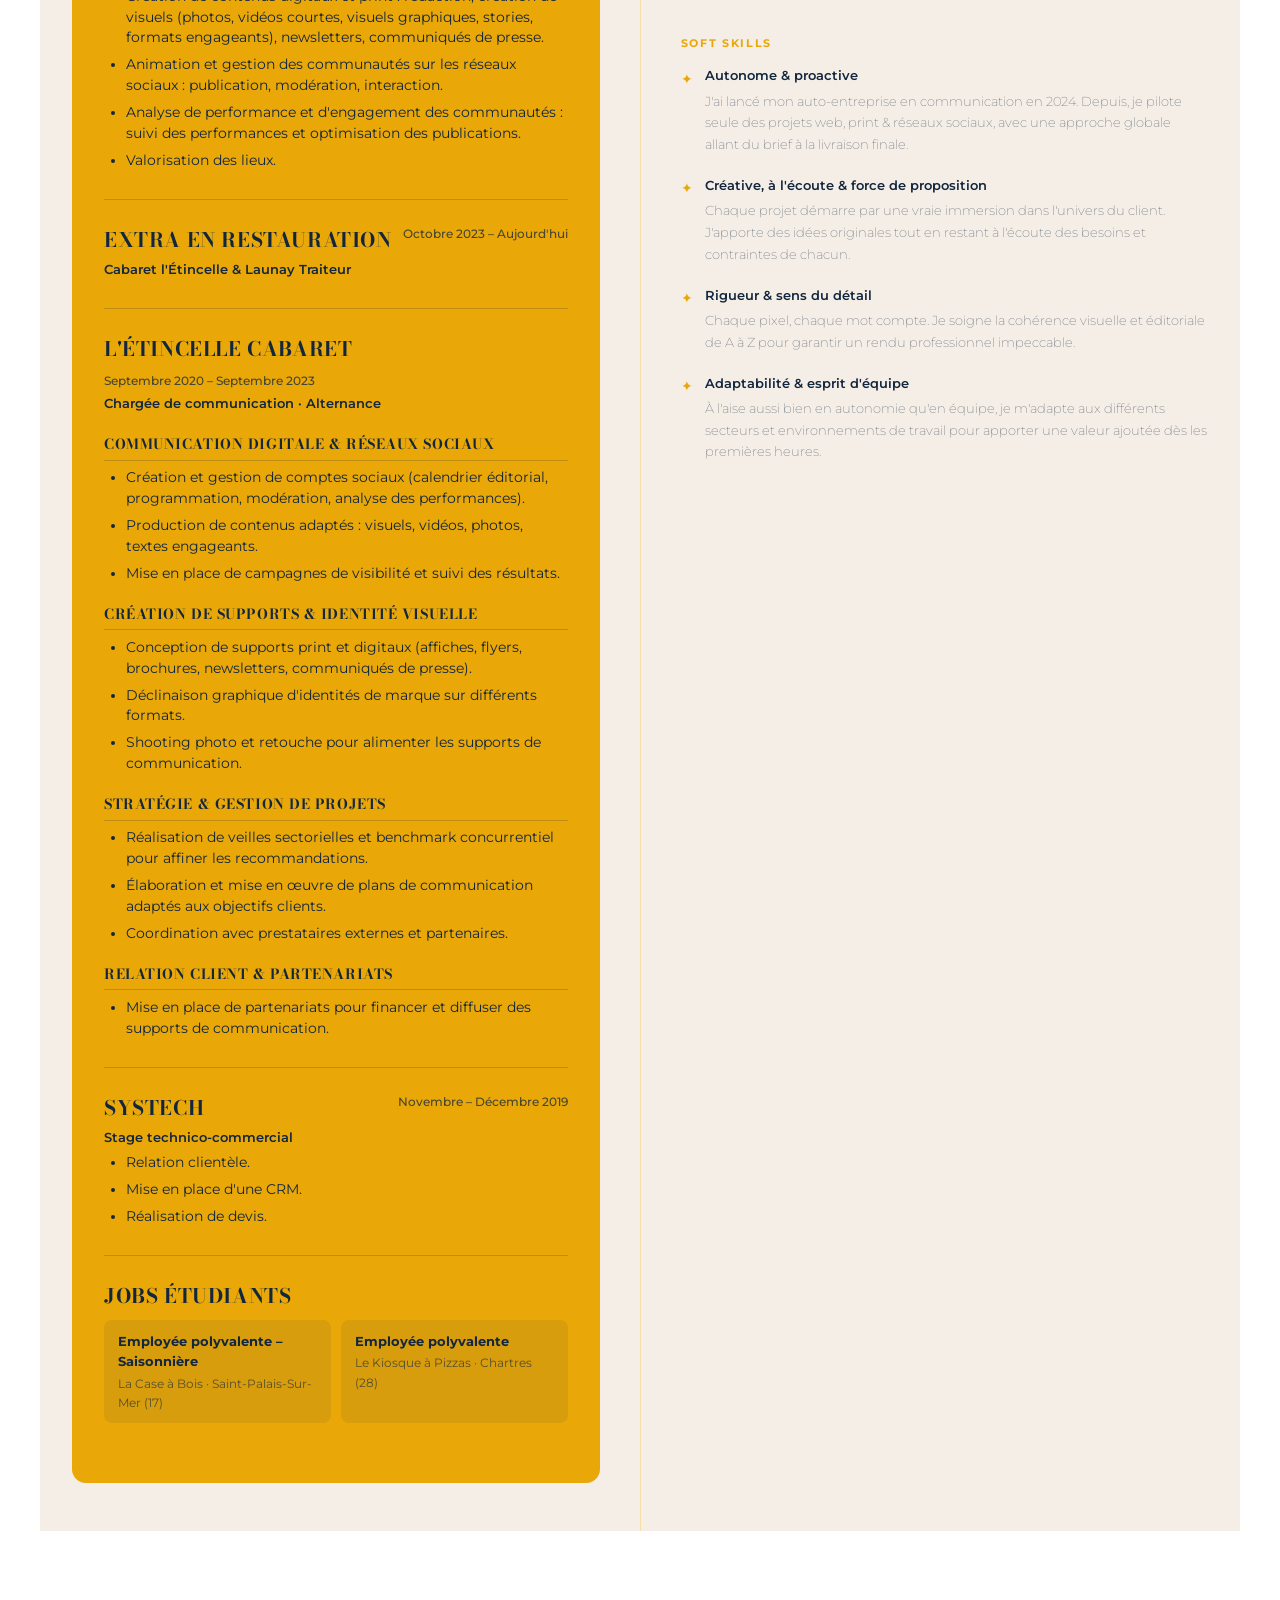
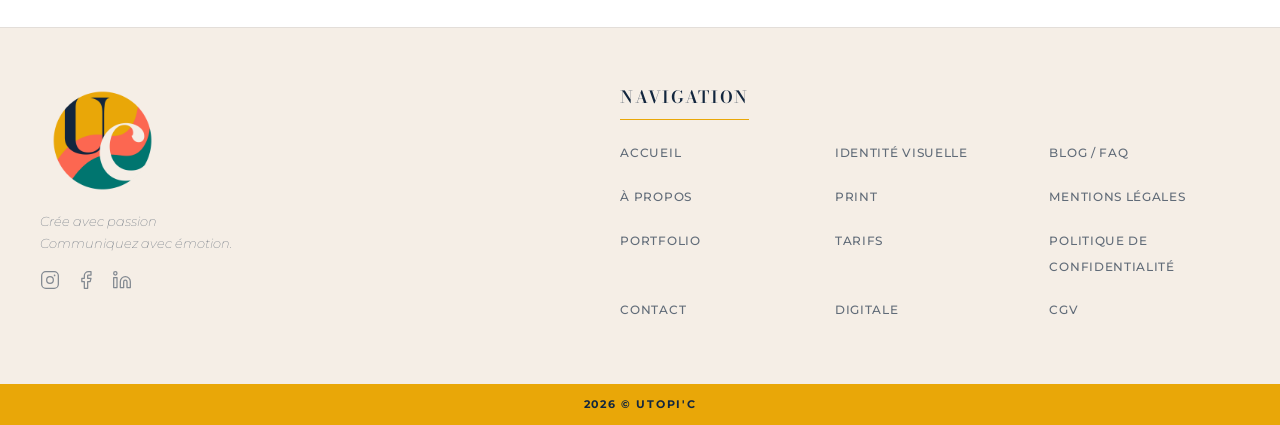
==== commit 52633b87: "Round 15 — Liens sociaux, boutons, footer nav, tarifs, CGV et contenus - 15.1 : boutons outlined jau" ====
--- a/a-propos.html
+++ b/a-propos.html
@@ -1,4 +1,4 @@
-<!DOCTYPE html>
+﻿<!DOCTYPE html>
 <html lang="fr">
 <head>
   <meta charset="UTF-8" />
@@ -7,9 +7,9 @@
   <meta name="description" content="Cléa Laubier, communicante et graphiste freelance — parcours, formation, expériences et compétences." />
   <link rel="preconnect" href="https://fonts.googleapis.com" />
   <link rel="preconnect" href="https://fonts.gstatic.com" crossorigin />
-  <link href="https://fonts.googleapis.com/css2?family=Cormorant+Garamond:ital,wght@0,400;0,600;1,400;1,600&family=DM+Sans:ital,opsz,wght@0,9..40,300;0,9..40,400;0,9..40,500;0,9..40,600;1,9..40,400&display=swap" rel="stylesheet" />
-  <link rel="stylesheet" href="css/style.css?v=5" />
-  <link rel="stylesheet" href="css/a-propos.css?v=5" />
+  <link href="https://fonts.googleapis.com/css2?family=Bodoni+Moda:ital,opsz,wght@0,6..96,400..900;1,6..96,400..900&family=Montserrat:wght@100..900&display=swap" rel="stylesheet" />
+  <link rel="stylesheet" href="css/style.css?v=13" />
+  <link rel="stylesheet" href="css/a-propos.css?v=13" />
 </head>
 <body>
 
@@ -19,10 +19,10 @@
     <div class="header-topbar">
       <div class="header-topbar__inner">
         <div class="header-topbar__socials">
-          <a href="https://www.instagram.com/utopi_c_/" target="_blank" rel="noopener" aria-label="Instagram">
+          <a href="https://www.instagram.com/utopi.c/" target="_blank" rel="noopener" aria-label="Instagram">
             <svg width="16" height="16" viewBox="0 0 24 24" fill="none" stroke="currentColor" stroke-width="1.5" stroke-linecap="round" stroke-linejoin="round"><rect x="2" y="2" width="20" height="20" rx="5" ry="5"/><circle cx="12" cy="12" r="4"/><circle cx="17.5" cy="6.5" r="1" fill="currentColor" stroke="none"/></svg>
           </a>
-          <a href="https://www.facebook.com/utopic.clea" target="_blank" rel="noopener" aria-label="Facebook">
+          <a href="https://www.facebook.com/utopic.communication" target="_blank" rel="noopener" aria-label="Facebook">
             <svg width="16" height="16" viewBox="0 0 24 24" fill="none" stroke="currentColor" stroke-width="1.5" stroke-linecap="round" stroke-linejoin="round"><path d="M18 2h-3a5 5 0 0 0-5 5v3H7v4h3v8h4v-8h3l1-4h-4V7a1 1 0 0 1 1-1h3z"/></svg>
           </a>
           <a href="https://www.linkedin.com/in/cl%C3%A9a-laubier/" target="_blank" rel="noopener" aria-label="LinkedIn">
@@ -54,12 +54,11 @@
                 <li><a href="communication-digitale.html" class="header-nav__dropdown-link">Communication digitale</a></li>
               </ul>
             </li>
-            <li><a href="contact.html" class="header-nav__link">Contact</a></li>
           </ul>
         </nav>
 
         <div class="header-right">
-          <a href="contact.html" class="btn-contact-bubble">Un projet&nbsp;?</a>
+          <a href="contact.html" class="btn-contact-bubble">Contact</a>
           <button class="header-hamburger" id="hamburger" aria-label="Menu" aria-expanded="false">
             <span></span><span></span><span></span>
           </button>
@@ -79,7 +78,7 @@
         <!-- Texte à GAUCHE -->
         <div class="ap-intro__text">
           <span class="section-label">À propos</span>
-          <h1 class="ap-intro__title">Hello, je me présente&nbsp;!</h1>
+          <h1 class="ap-intro__title">Hello,<br />je me présente&nbsp;!</h1>
           <p class="ap-intro__body">
             Cléa LAUBIER, communicante passionnée de 25 ans, diplômée d'un Bachelor en Créative Communication et Digital Media, ainsi qu'un Master 2 en Management professionnel de la Communication.
           </p>
@@ -108,7 +107,7 @@
       <div class="ap-formation__inner">
 
         <header class="section-header">
-          <span class="section-label">Formation</span>
+          <span class="section-label">Formations</span>
           <h2 class="section-title">Mon parcours</h2>
         </header>
 
@@ -163,18 +162,104 @@
         <div class="ap-skills__col ap-skills__col--exp">
           <h2 class="ap-skills__col-title">Expériences</h2>
 
-          <div class="exp-item">
-            <div class="exp-item__header">
-              <span class="exp-item__company">Utopi'C</span>
-              <span class="exp-item__role">Auto-entreprise Communication</span>
-              <span class="exp-item__period">Janvier 2024 – Aujourd'hui</span>
-            </div>
-            <ul class="exp-item__tasks">
-              <li>Approche 360° : audit, veille concurrentielle, recommandations stratégiques, élaboration de plans de communication adaptés et mise en place d'un calendrier éditorial</li>
-              <li>Identité de marque &amp; positionnement de marque</li>
-              <li>Création de contenus digitaux et print : rédaction, visuels pour supports print &amp; digitaux, photos, vidéos courtes, stories, newsletters, communiqués de presse</li>
-              <li>Animation et gestion des communautés sur les réseaux sociaux</li>
-            </ul>
+          <div class="exp-box">
+
+            <div class="job">
+              <div class="job-header">
+                <span class="job-title">Utopi'C</span>
+                <span class="job-type">Freelance</span>
+                <span class="job-date">Janvier 2024 – Aujourd'hui</span>
+              </div>
+              <span class="job-company">Auto-entreprise · Communication</span>
+              <ul>
+                <li>Approche 360° : audit, veille concurrentielle et tendance, recommandations stratégiques, élaboration de plans de communication adaptés et mise en place d'un calendrier éditorial.</li>
+                <li>Identité de marque &amp; positionnement de marque.</li>
+                <li>Création de contenus digitaux et print : rédaction, création de visuels (photos, vidéos courtes, visuels graphiques, stories, formats engageants), newsletters, communiqués de presse.</li>
+                <li>Animation et gestion des communautés sur les réseaux sociaux : publication, modération, interaction.</li>
+                <li>Analyse de performance et d'engagement des communautés : suivi des performances et optimisation des publications.</li>
+                <li>Valorisation des lieux.</li>
+              </ul>
+            </div>
+
+            <hr>
+
+            <div class="job">
+              <div class="job-header">
+                <span class="job-title">Extra en restauration</span>
+                <span class="job-date">Octobre 2023 – Aujourd'hui</span>
+              </div>
+              <span class="job-company">Cabaret l'Étincelle &amp; Launay Traiteur</span>
+            </div>
+
+            <hr>
+
+            <div class="job">
+              <div class="job-header">
+                <span class="job-title">L'Étincelle Cabaret</span>
+                <span class="job-date">Septembre 2020 – Septembre 2023</span>
+              </div>
+              <span class="job-company">Chargée de communication · Alternance</span>
+
+              <p class="section-label">Communication digitale &amp; réseaux sociaux</p>
+              <ul>
+                <li>Création et gestion de comptes sociaux (calendrier éditorial, programmation, modération, analyse des performances).</li>
+                <li>Production de contenus adaptés : visuels, vidéos, photos, textes engageants.</li>
+                <li>Mise en place de campagnes de visibilité et suivi des résultats.</li>
+              </ul>
+
+              <p class="section-label">Création de supports &amp; identité visuelle</p>
+              <ul>
+                <li>Conception de supports print et digitaux (affiches, flyers, brochures, newsletters, communiqués de presse).</li>
+                <li>Déclinaison graphique d'identités de marque sur différents formats.</li>
+                <li>Shooting photo et retouche pour alimenter les supports de communication.</li>
+              </ul>
+
+              <p class="section-label">Stratégie &amp; gestion de projets</p>
+              <ul>
+                <li>Réalisation de veilles sectorielles et benchmark concurrentiel pour affiner les recommandations.</li>
+                <li>Élaboration et mise en œuvre de plans de communication adaptés aux objectifs clients.</li>
+                <li>Coordination avec prestataires externes et partenaires.</li>
+              </ul>
+
+              <p class="section-label">Relation client &amp; partenariats</p>
+              <ul>
+                <li>Mise en place de partenariats pour financer et diffuser des supports de communication.</li>
+              </ul>
+            </div>
+
+            <hr>
+
+            <div class="job">
+              <div class="job-header">
+                <span class="job-title">Systech</span>
+                <span class="job-date">Novembre – Décembre 2019</span>
+              </div>
+              <span class="job-company">Stage technico-commercial</span>
+              <ul>
+                <li>Relation clientèle.</li>
+                <li>Mise en place d'une CRM.</li>
+                <li>Réalisation de devis.</li>
+              </ul>
+            </div>
+
+            <hr>
+
+            <div class="job">
+              <div class="job-header">
+                <span class="job-title">Jobs étudiants</span>
+              </div>
+              <div class="mini-jobs">
+                <div class="mini-card">
+                  <p class="role">Employée polyvalente – Saisonnière</p>
+                  <p class="org">La Case à Bois · Saint-Palais-Sur-Mer (17)</p>
+                </div>
+                <div class="mini-card">
+                  <p class="role">Employée polyvalente</p>
+                  <p class="org">Le Kiosque à Pizzas · Chartres (28)</p>
+                </div>
+              </div>
+            </div>
+
           </div>
 
         </div>
@@ -186,10 +271,17 @@
         <div class="ap-skills__col ap-skills__col--skills">
           <h2 class="ap-skills__col-title">Compétences</h2>
 
+          <!-- TODO: Cléa doit valider les textes Hard Skills et Soft Skills -->
           <div class="skills-group">
             <h3 class="skills-group__label">Hard skills</h3>
             <p class="skills-pipe">
-              Photoshop | Illustrator | InDesign | Figma | Lightroom | Première Pro | Acrobat | Adobe Express | Canva | Suite Microsoft | Meta Business Suite | Trello | Wix | Ionos | Squarespace | WordPress | SEO naturel | Instagram | Facebook | LinkedIn | TikTok | Certification Voltaire 700
+              <strong>Suite Adobe</strong> : Photoshop | Illustrator | InDesign | Figma | Lightroom | Première Pro | Acrobat | Express<br />
+              <strong>Suite Microsoft</strong> : Word | Excel | Outlook<br />
+              <strong>Réseaux sociaux</strong> : Facebook | Instagram | LinkedIn | TikTok<br />
+              <strong>Outils de planification</strong> : Trello | Meta Business Suite<br />
+              <strong>Site web</strong> : Wix | Ionos | Squarespace | Base WordPress | SEO naturel<br />
+              <strong>Canva</strong><br />
+              <strong>Certification Voltaire</strong> : 700
             </p>
           </div>
 
@@ -231,9 +323,6 @@
         </div>
 
       </div>
-      <div class="ap-skills__cta">
-        <a href="#" target="_blank" rel="noopener" class="btn btn--gold-outline">Voir mon parcours</a>
-      </div>
     </section>
 
   </main>
@@ -245,11 +334,11 @@
       <div class="footer-main__inner">
 
         <div class="footer-brand">
-          <img src="assets/logos/logo-utopic.png" alt="Utopi'C" class="footer-brand__logo" />
-          <p class="footer-brand__tagline">Crée avec passion / Communiquez avec émotion.</p>
+          <img src="assets/logos/logo-utopic-mini.png" alt="Utopi'C" class="footer-brand__logo" />
+          <p class="footer-brand__tagline">Crée avec passion<br />Communiquez avec émotion.</p>
           <div class="footer-brand__socials">
-            <a href="https://www.instagram.com/utopi_c_/" target="_blank" rel="noopener" aria-label="Instagram"><svg width="20" height="20" viewBox="0 0 24 24" fill="none" stroke="currentColor" stroke-width="1.5" stroke-linecap="round" stroke-linejoin="round"><rect x="2" y="2" width="20" height="20" rx="5" ry="5"/><circle cx="12" cy="12" r="4"/><circle cx="17.5" cy="6.5" r="1" fill="currentColor" stroke="none"/></svg></a>
-            <a href="https://www.facebook.com/utopic.clea" target="_blank" rel="noopener" aria-label="Facebook"><svg width="20" height="20" viewBox="0 0 24 24" fill="none" stroke="currentColor" stroke-width="1.5" stroke-linecap="round" stroke-linejoin="round"><path d="M18 2h-3a5 5 0 0 0-5 5v3H7v4h3v8h4v-8h3l1-4h-4V7a1 1 0 0 1 1-1h3z"/></svg></a>
+            <a href="https://www.instagram.com/utopi.c/" target="_blank" rel="noopener" aria-label="Instagram"><svg width="20" height="20" viewBox="0 0 24 24" fill="none" stroke="currentColor" stroke-width="1.5" stroke-linecap="round" stroke-linejoin="round"><rect x="2" y="2" width="20" height="20" rx="5" ry="5"/><circle cx="12" cy="12" r="4"/><circle cx="17.5" cy="6.5" r="1" fill="currentColor" stroke="none"/></svg></a>
+            <a href="https://www.facebook.com/utopic.communication" target="_blank" rel="noopener" aria-label="Facebook"><svg width="20" height="20" viewBox="0 0 24 24" fill="none" stroke="currentColor" stroke-width="1.5" stroke-linecap="round" stroke-linejoin="round"><path d="M18 2h-3a5 5 0 0 0-5 5v3H7v4h3v8h4v-8h3l1-4h-4V7a1 1 0 0 1 1-1h3z"/></svg></a>
             <a href="https://www.linkedin.com/in/cl%C3%A9a-laubier/" target="_blank" rel="noopener" aria-label="LinkedIn"><svg width="20" height="20" viewBox="0 0 24 24" fill="none" stroke="currentColor" stroke-width="1.5" stroke-linecap="round" stroke-linejoin="round"><path d="M16 8a6 6 0 0 1 6 6v7h-4v-7a2 2 0 0 0-2-2 2 2 0 0 0-2 2v7h-4v-7a6 6 0 0 1 6-6z"/><rect x="2" y="9" width="4" height="12"/><circle cx="4" cy="4" r="2"/></svg></a>
           </div>
         </div>
@@ -258,13 +347,17 @@
           <p class="footer-nav-block__title">Navigation</p>
           <ul class="footer-nav-block__cols">
             <li><a href="index.html">Accueil</a></li>
+            <li><a href="identite-visuelle.html">Identité visuelle</a></li>
+            <li><a href="#">Blog / FAQ</a></li>
             <li><a href="a-propos.html">À propos</a></li>
+            <li><a href="communication-print.html">Print</a></li>
+            <li><a href="mentions-legales.html">Mentions légales</a></li>
             <li><a href="portfolio.html">Portfolio</a></li>
-            <li><a href="identite-visuelle.html">Identité visuelle</a></li>
-            <li><a href="communication-print.html">Print</a></li>
+            <li><a href="tarifs.html">Tarifs</a></li>
+            <li><a href="politique-confidentialite.html">Politique de confidentialité</a></li>
+            <li><a href="contact.html">Contact</a></li>
             <li><a href="communication-digitale.html">Digitale</a></li>
-            <li><a href="contact.html">Contact</a></li>
-            <li><a href="mentions-legales.html">Mentions légales</a></li>
+            <li><a href="cgv.html">CGV</a></li>
           </ul>
         </div>
 
--- a/css/style.css
+++ b/css/style.css
@@ -23,18 +23,19 @@
   --color-green-dark: #334b35;
   --color-teal:       #00756f;
   --color-coral:      #fe6751;
-  --color-gold:       #c9a708;
+  --color-gold:       #e9a708;
   --color-sand:       #eee0b3;
   --color-cream:      #f5eee6;
   --color-white:      #ffffff;
   --color-text:       #12263e;
 
-  --font-display: 'Cormorant Garamond', Georgia, serif;
-  --font-body:    'DM Sans', system-ui, sans-serif;
+  --font-display: 'Bodoni Moda', serif;
+  --font-body:    'Montserrat', sans-serif;
+  --font-sans:    'Montserrat', sans-serif;
 
   --header-topbar-h: 40px;
-  --header-main-h:   80px;
-  --header-h:        120px;
+  --header-main-h:   123px;
+  --header-h:        163px;
   --transition:      0.25s ease;
   --max-w:           1200px;
 }
@@ -46,6 +47,7 @@
 html { scroll-behavior: smooth; }
 body {
   font-family: var(--font-body);
+  font-weight: 147;
   color: var(--color-text);
   background: var(--color-white);
   line-height: 1.6;
@@ -70,13 +72,13 @@
   transition: background var(--transition), color var(--transition);
 }
 .btn--gold-outline {
-  border: 1.5px solid var(--color-gold);
+  border: 2px solid var(--color-gold);
   color: var(--color-gold);
   background: transparent;
 }
 .btn--gold-outline:hover {
   background: var(--color-gold);
-  color: var(--color-white);
+  color: var(--color-navy);
 }
 .btn--navy {
   border: 1.5px solid var(--color-navy);
@@ -152,7 +154,7 @@
   max-width: var(--max-w);
   margin: 0 auto;
   height: 100%;
-  padding: 0 2rem;
+  padding: 0 50px;
   display: flex;
   align-items: center;
   gap: 2rem;
@@ -161,8 +163,8 @@
 /* Logo */
 .header-logo { flex-shrink: 0; }
 .header-logo__img {
-  height: 54px;
-  width: auto;
+  height: 70px;
+  width: 193px;
   object-fit: contain;
 }
 
@@ -171,8 +173,8 @@
 .header-nav__list {
   display: flex;
   align-items: center;
-  justify-content: center;
-  gap: 2.5rem;
+  justify-content: flex-end;
+  gap: 3rem;
 }
 .header-nav__link {
   font-size: 0.73rem;
@@ -197,7 +199,7 @@
 .header-nav__item--dropdown:hover .header-nav__chevron { transform: rotate(180deg); }
 .header-nav__dropdown {
   position: absolute;
-  top: calc(100% + 1rem);
+  top: 100%;
   left: 50%;
   transform: translateX(-50%);
   background: var(--color-white);
@@ -208,13 +210,12 @@
   opacity: 0;
   visibility: hidden;
   pointer-events: none;
-  transition: opacity var(--transition), visibility var(--transition), top var(--transition);
+  transition: opacity var(--transition), visibility var(--transition);
 }
 .header-nav__item--dropdown:hover .header-nav__dropdown {
   opacity: 1;
   visibility: visible;
   pointer-events: auto;
-  top: calc(100% + 0.5rem);
 }
 .header-nav__dropdown-link {
   display: block;
@@ -237,11 +238,12 @@
 }
 .btn-contact-bubble {
   background: var(--color-gold);
-  color: var(--color-navy);
-  padding: 0.5rem 1.2rem;
-  font-size: 0.7rem;
-  font-weight: 700;
-  letter-spacing: 0.1em;
+  color: var(--color-white);
+  padding: 14px 32px;
+  font-family: var(--font-sans);
+  font-size: 13px;
+  font-weight: 500;
+  letter-spacing: 1.5px;
   text-transform: uppercase;
   border-radius: 4px;
   position: relative;
@@ -251,11 +253,11 @@
 .btn-contact-bubble::after {
   content: '';
   position: absolute;
-  bottom: -7px;
-  left: 14px;
-  border-left: 7px solid transparent;
-  border-right: 2px solid transparent;
-  border-top: 7px solid var(--color-gold);
+  bottom: -8px;
+  left: 24px;
+  border-left: 0 solid transparent;
+  border-right: 12px solid transparent;
+  border-top: 10px solid var(--color-gold);
   transition: border-top-color var(--transition);
 }
 .btn-contact-bubble:hover { background: #b8960a; }
@@ -293,7 +295,7 @@
 .site-footer { }
 
 .footer-main {
-  background: var(--color-white);
+  background: var(--color-cream);
   padding: 3.5rem 2rem;
   border-top: 1px solid rgba(18,38,62,0.08);
 }
@@ -307,8 +309,8 @@
 }
 
 .footer-brand__logo {
-  height: 80px;
-  width: auto;
+  height: 113px;
+  width: 124px;
   object-fit: contain;
   margin-bottom: 0.8rem;
 }
@@ -346,11 +348,12 @@
 }
 .footer-nav-block__cols {
   display: grid;
-  grid-template-columns: 1fr 1fr;
-  gap: 0.4rem 2rem;
+  grid-template-columns: 1fr 1fr 1fr;
+  gap: 0.75rem 1.5rem;
 }
 .footer-nav-block__cols li { margin-bottom: 0.4rem; }
 .footer-nav-block__cols a {
+  font-family: var(--font-body);
   font-size: 0.72rem;
   font-weight: 500;
   letter-spacing: 0.06em;
@@ -408,58 +411,58 @@
 
 
 /* =============================================
-   HERO — texte gauche, photo droite
+   HERO — texte aligné gauche, fond blanc
    ============================================= */
 .hero {
   min-height: 100vh;
   padding-top: var(--header-h);
   background: var(--color-white);
   display: flex;
-  align-items: center;
+  align-items: flex-start;
 }
 .hero__inner {
-  max-width: var(--max-w);
-  margin: 0 auto;
-  padding: 6rem 2rem;
-  display: grid;
-  grid-template-columns: 1.3fr 1fr;
-  align-items: center;
-  gap: 4rem;
+  width: 100%;
+  padding: 170px 22% 6rem;
+  text-align: left;
 }
 .hero__tagline {
   font-family: var(--font-display);
-  font-size: clamp(2.8rem, 5vw, 5rem);
-  font-weight: 600;
+  font-size: 57px;
+  font-weight: 700;
   line-height: 1.1;
   color: var(--color-navy);
-  margin-bottom: 1.4rem;
+  letter-spacing: 1.14px;
+  margin: 0;
+  max-width: 900px;
+  text-align: left;
 }
 .hero__subtitle {
-  font-size: 0.75rem;
-  font-weight: 700;
-  letter-spacing: 0.2em;
+  font-size: 14px;
+  letter-spacing: 1.4px;
   text-transform: uppercase;
   color: var(--color-gold);
-  margin-bottom: 2.8rem;
-  line-height: 1.7;
-}
-.hero__photo-wrap {
-  display: flex;
-  justify-content: center;
-}
-.hero__photo {
-  width: 100%;
-  max-width: 420px;
-  aspect-ratio: 3 / 4;
-  object-fit: cover;
-  object-position: top center;
-  border-radius: 200px 200px 0 200px;
-  display: block;
-  color: transparent;
-}
-
-/* Hide Contact nav link on the contact page itself */
-.page-contact .header-nav__list > li > a[href="contact.html"] { display: none; }
+  margin: 80px 0 0;
+  text-align: left;
+  max-width: 600px;
+}
+.hero__cta {
+  display: inline-block;
+  width: 235px;
+  height: 55px;
+  line-height: 55px;
+  text-align: center;
+  margin-top: 60px;
+  border: 2px solid var(--color-gold);
+  color: var(--color-gold);
+  font-family: var(--font-sans);
+  font-size: 17px;
+  text-decoration: none;
+  transition: background var(--transition), color var(--transition);
+}
+.hero__cta:hover {
+  background: var(--color-gold);
+  color: var(--color-navy);
+}
 
 
 /* =============================================
@@ -473,6 +476,11 @@
   max-width: var(--max-w);
   margin: 0 auto;
 }
+
+/* Titre et sous-titre scoped */
+.realisations .section-title { font-size: 47px; }
+.realisations .section-sub { font-size: 28px; color: #c0c0c0; opacity: 1; }
+.realisations .section-header { display: block; }
 
 /* --- Carousel --- */
 .carousel { position: relative; }
@@ -562,33 +570,33 @@
    PRESTATIONS — fond blanc, titre + 3 images en escalier
    ============================================= */
 .prestations {
-  padding: 7rem 2rem;
+  padding: 4rem 2rem;
   background: var(--color-white);
 }
 .prestations__inner {
-  max-width: var(--max-w);
+  max-width: 1100px;
   margin: 0 auto;
 }
 .prestations__header {
   text-align: center;
-  margin-bottom: 4rem;
+  margin-bottom: 2rem;
 }
 .prestations__title {
   font-family: var(--font-display);
-  font-size: clamp(2.8rem, 5vw, 5rem);
+  font-size: 67px;
   font-weight: 600;
   color: var(--color-navy);
   text-align: center;
   line-height: 1.1;
 }
 
-/* Escalier : 3 colonnes décalées */
+/* Escalier : 3 colonnes décalées en diagonale descendante */
 .prestations__stagger {
   display: grid;
   grid-template-columns: repeat(3, 1fr);
-  gap: 2rem;
-  align-items: center;
-  margin-bottom: 3.5rem;
+  gap: 1.5rem;
+  align-items: start;
+  margin-bottom: 2rem;
 }
 .presta-item {
   border-radius: 6px;
@@ -598,9 +606,9 @@
   display: block;
   transition: transform var(--transition), box-shadow var(--transition);
 }
-.presta-item:nth-child(1) { margin-top: 3rem; }
-.presta-item:nth-child(2) { margin-top: 0; }
-.presta-item:nth-child(3) { margin-top: 3rem; }
+.presta-item:nth-child(1) { margin-top: 0; }
+.presta-item:nth-child(2) { margin-top: 3.5rem; }
+.presta-item:nth-child(3) { margin-top: 7rem; }
 
 .presta-item:hover { transform: translateY(-4px); box-shadow: 0 16px 40px rgba(18,38,62,0.14); }
 
@@ -622,21 +630,18 @@
 .presta-item:hover .presta-item__img-wrap img { transform: scale(1.05); }
 
 .presta-item__label {
-  position: absolute;
-  bottom: 0; left: 0; right: 0;
-  padding: 0.9rem 1.1rem;
-  font-size: 0.68rem;
-  font-weight: 700;
-  letter-spacing: 0.12em;
-  text-transform: uppercase;
-  color: var(--color-navy);
-}
-.presta-item--identite .presta-item__label  { background: rgba(238,224,179,0.9); }
-.presta-item--print    .presta-item__label  { background: rgba(245,238,230,0.9); }
-.presta-item--digital  .presta-item__label  {
-  background: rgba(0,117,111,0.85);
+  display: block;
+  padding: 0.7rem 1rem;
+  font-size: 0.72rem;
+  font-weight: 600;
+  letter-spacing: 0.1em;
+  text-transform: uppercase;
+  text-align: center;
   color: var(--color-white);
 }
+.presta-item--identite .presta-item__label { background: var(--color-gold); }
+.presta-item--print .presta-item__label    { background: var(--color-coral); }
+.presta-item--digital .presta-item__label  { background: var(--color-teal); }
 
 /* CTA */
 .prestations__cta {
@@ -662,7 +667,7 @@
 }
 .experiences__inner { max-width: var(--max-w); margin: 0 auto; }
 .experiences .section-label { color: var(--color-sand) !important; opacity: 0.8; }
-.experiences .section-title { color: var(--color-sand) !important; }
+.experiences .section-title { color: var(--color-sand) !important; font-size: 67px; }
 .experiences .section-sub   { color: var(--color-sand) !important; opacity: 0.6; }
 
 /* Slide presse/avis — carousel pleine largeur */
@@ -680,10 +685,11 @@
 .presse-card__img-wrap {
   overflow: hidden;
   aspect-ratio: 4/3;
+  background: var(--color-green-dark);
 }
 .presse-card__img-wrap img {
   width: 100%; height: 100%;
-  object-fit: cover; object-position: top;
+  object-fit: contain;
   display: block; color: transparent;
 }
 .presse-card__body {
@@ -758,15 +764,92 @@
   opacity: 0.6;
 }
 
-/* Dots sur fond vert */
-.experiences .carousel__dot { background: rgba(238,224,179,0.25); }
-.experiences .carousel__dot.is-active { background: var(--color-gold); }
+/* Boutons carousel sur fond vert */
 .experiences .carousel__btn {
   background: rgba(255,255,255,0.08);
   border-color: var(--color-sand);
   color: var(--color-sand);
 }
 .experiences .carousel__btn:hover { background: var(--color-gold); border-color: var(--color-gold); color: var(--color-navy); }
+
+/* Barre de dots sous la zone verte, sur fond blanc */
+.experiences-dots-bar {
+  background: var(--color-white);
+  padding: 1.6rem 2rem;
+  display: flex;
+  justify-content: center;
+}
+
+
+/* =============================================
+   EXPÉRIENCES INTRO — fond blanc au-dessus de la zone verte
+   ============================================= */
+.experiences-intro {
+  background: var(--color-white);
+  padding: 4rem 2rem 2rem;
+  text-align: center;
+}
+.experiences-intro__inner {
+  max-width: var(--max-w);
+  margin: 0 auto;
+}
+
+
+/* =============================================
+   SCROLL TO TOP
+   ============================================= */
+.scroll-top {
+  position: fixed;
+  bottom: 2rem;
+  right: 2rem;
+  width: 48px;
+  height: 48px;
+  border-radius: 50%;
+  background: var(--color-white);
+  border: 1.5px solid var(--color-gold);
+  color: var(--color-gold);
+  cursor: pointer;
+  display: flex;
+  align-items: center;
+  justify-content: center;
+  opacity: 0;
+  visibility: hidden;
+  transform: translateY(10px);
+  transition: opacity var(--transition), visibility var(--transition), transform var(--transition), background var(--transition), color var(--transition);
+  z-index: 200;
+  box-shadow: 0 4px 16px rgba(18,38,62,0.12);
+}
+.scroll-top.is-visible {
+  opacity: 1;
+  visibility: visible;
+  transform: translateY(0);
+}
+.scroll-top:hover {
+  background: var(--color-gold);
+  color: var(--color-white);
+}
+
+
+/* =============================================
+   NAVIGATION INTER-CATÉGORIES (sous-pages portfolio)
+   ============================================= */
+.portfolio-nav {
+  display: flex;
+  justify-content: space-between;
+  padding: 48px 32px;
+  max-width: 1100px;
+  margin: 0 auto;
+}
+.portfolio-nav__link {
+  font-family: var(--font-body);
+  font-size: 14px;
+  text-transform: uppercase;
+  letter-spacing: 1px;
+  color: var(--color-navy);
+  text-decoration: none;
+  transition: color var(--transition);
+}
+.portfolio-nav__link:hover { color: var(--color-gold); }
 
 
 /* =============================================
@@ -816,13 +899,10 @@
   .header-hamburger { display: flex; }
 
   /* Hero */
-  .hero__inner {
-    padding: 3rem 1.5rem 4rem;
-    grid-template-columns: 1fr;
-  }
+  .hero__inner { padding: 3rem 1.5rem 4rem; }
   .hero__tagline { font-size: clamp(2rem, 7vw, 3rem); }
-  .hero__photo-wrap { order: -1; }
-  .hero__photo { max-width: 240px; border-radius: 120px 120px 0 120px; }
+  .hero__subtitle { margin-top: 2rem; }
+  .hero__cta { width: auto; height: auto; line-height: normal; padding: 0.75rem 1.8rem; font-size: 15px; }
 
   /* Footer */
   .footer-main__inner { grid-template-columns: 1fr; gap: 2rem; }
--- a/css/a-propos.css
+++ b/css/a-propos.css
@@ -22,7 +22,7 @@
 .ap-intro__title {
   font-family: var(--font-display);
   font-size: clamp(2rem, 3.5vw, 2.8rem);
-  font-weight: 600;
+  font-weight: 700;
   color: var(--color-navy);
   line-height: 1.15;
   margin-bottom: 1.6rem;
@@ -42,7 +42,7 @@
   aspect-ratio: 3 / 4;
   object-fit: cover;
   object-position: top center;
-  border-radius: 0 120px 120px 0;
+  border-radius: 20px;
   display: block;
   color: transparent;
 }
@@ -109,7 +109,7 @@
   font-size: 0.72rem;
   font-weight: 600;
   letter-spacing: 0.08em;
-  opacity: 0.5;
+  color: var(--color-gold);
 }
 
 
@@ -131,9 +131,9 @@
   margin-bottom: 2rem;
 }
 
-/* Colonne expériences — fond or */
+/* Colonne expériences — fond crème */
 .ap-skills__col--exp {
-  background: var(--color-gold);
+  background: var(--color-cream);
   padding: 3rem 2.5rem 3rem 2rem;
 }
 .ap-skills__col--exp .ap-skills__col-title { color: var(--color-navy); }
@@ -241,6 +241,95 @@
   color: var(--color-navy);
   opacity: 0.7;
 }
+
+
+/* Expériences - À propos */
+.exp-box {
+  background: var(--color-gold, #e9a708);
+  color: var(--color-navy, #12263e);
+  border-radius: 14px;
+  padding: 2rem;
+  font-family: var(--font-body, 'Montserrat', sans-serif);
+  font-size: 14px;
+  line-height: 1.6;
+  font-weight: 400;
+}
+.exp-box li,
+.exp-box p,
+.exp-box .job-company,
+.exp-box .job-date {
+  font-weight: 400;
+  color: #12263e;
+}
+.exp-box .job { margin-bottom: 1.75rem; }
+.exp-box .job-header {
+  display: flex;
+  justify-content: space-between;
+  align-items: flex-start;
+  flex-wrap: wrap;
+  gap: 6px;
+  margin-bottom: 0.2rem;
+}
+.exp-box .job-title {
+  font-family: var(--font-display, 'Bodoni Moda', serif);
+  font-size: 20px;
+  font-weight: 700;
+  color: var(--color-navy, #12263e);
+  letter-spacing: 0.03em;
+  text-transform: uppercase;
+}
+.exp-box .job-company {
+  display: block;
+  font-size: 13px;
+  font-weight: 600;
+  color: #12263e;
+}
+.exp-box .job-date {
+  font-size: 12px;
+  font-weight: 500;
+  color: #12263e;
+  opacity: 0.75;
+  white-space: nowrap;
+}
+.exp-box .job-type {
+  font-size: 11px;
+  font-weight: 700;
+  padding: 2px 9px;
+  border-radius: 99px;
+  background: var(--color-navy, #12263e);
+  color: var(--color-gold, #e9a708);
+}
+.exp-box .section-label {
+  display: block;
+  font-family: var(--font-display, 'Bodoni Moda', serif);
+  font-size: 14px;
+  font-weight: 700;
+  color: #12263e;
+  letter-spacing: 0.04em;
+  text-transform: uppercase;
+  margin: 1.2rem 0 0.4rem;
+  opacity: 1;
+  border-bottom: 1px solid rgba(18,38,62,0.2);
+  padding-bottom: 4px;
+}
+.exp-box .section-label + ul { margin-top: 0.3rem; }
+.exp-box ul { list-style: disc; margin: 0.3rem 0 0; padding-left: 1.4rem; }
+.exp-box li { list-style-type: disc; margin-bottom: 6px; font-size: 13.5px; line-height: 1.55; }
+.exp-box li::marker { color: #12263e; }
+.exp-box hr { border: none; border-top: 1.5px solid rgba(18,38,62,0.2); margin: 1.5rem 0; }
+.exp-box .mini-jobs {
+  display: grid;
+  grid-template-columns: repeat(auto-fit, minmax(180px, 1fr));
+  gap: 10px;
+  margin-top: 0.5rem;
+}
+.exp-box .mini-card {
+  background: rgba(18,38,62,0.08);
+  border-radius: 8px;
+  padding: 0.65rem 0.9rem;
+}
+.exp-box .mini-card .role { font-weight: 700; font-size: 13px; }
+.exp-box .mini-card .org { font-size: 12px; opacity: 0.65; margin-top: 2px; }
 
 
 /* --- CTA Parcours --- */
@@ -264,7 +353,7 @@
   .ap-intro__portrait-wrap { order: -1; }
   .ap-intro__portrait {
     width: min(260px, 80%);
-    border-radius: 0 80px 80px 0;
+    border-radius: 20px;
   }
 
   .formation-list { grid-template-columns: 1fr; }
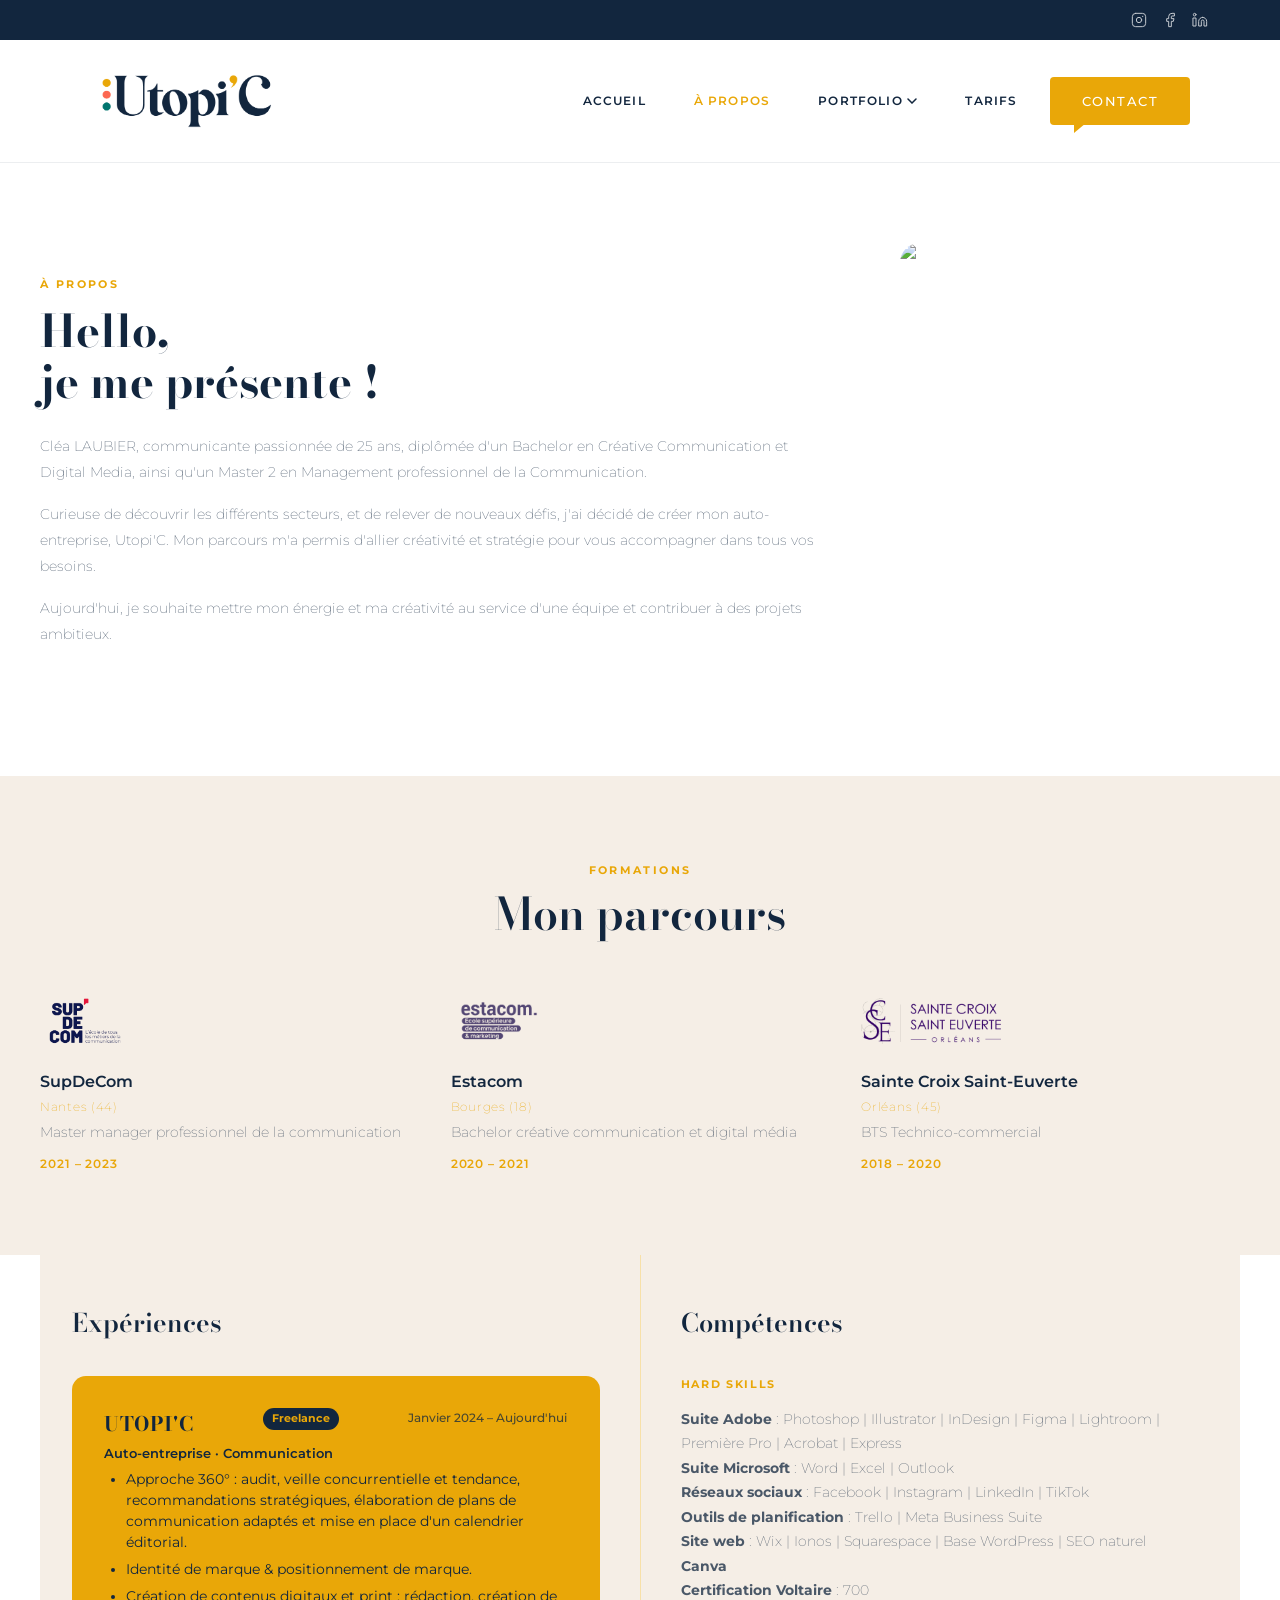
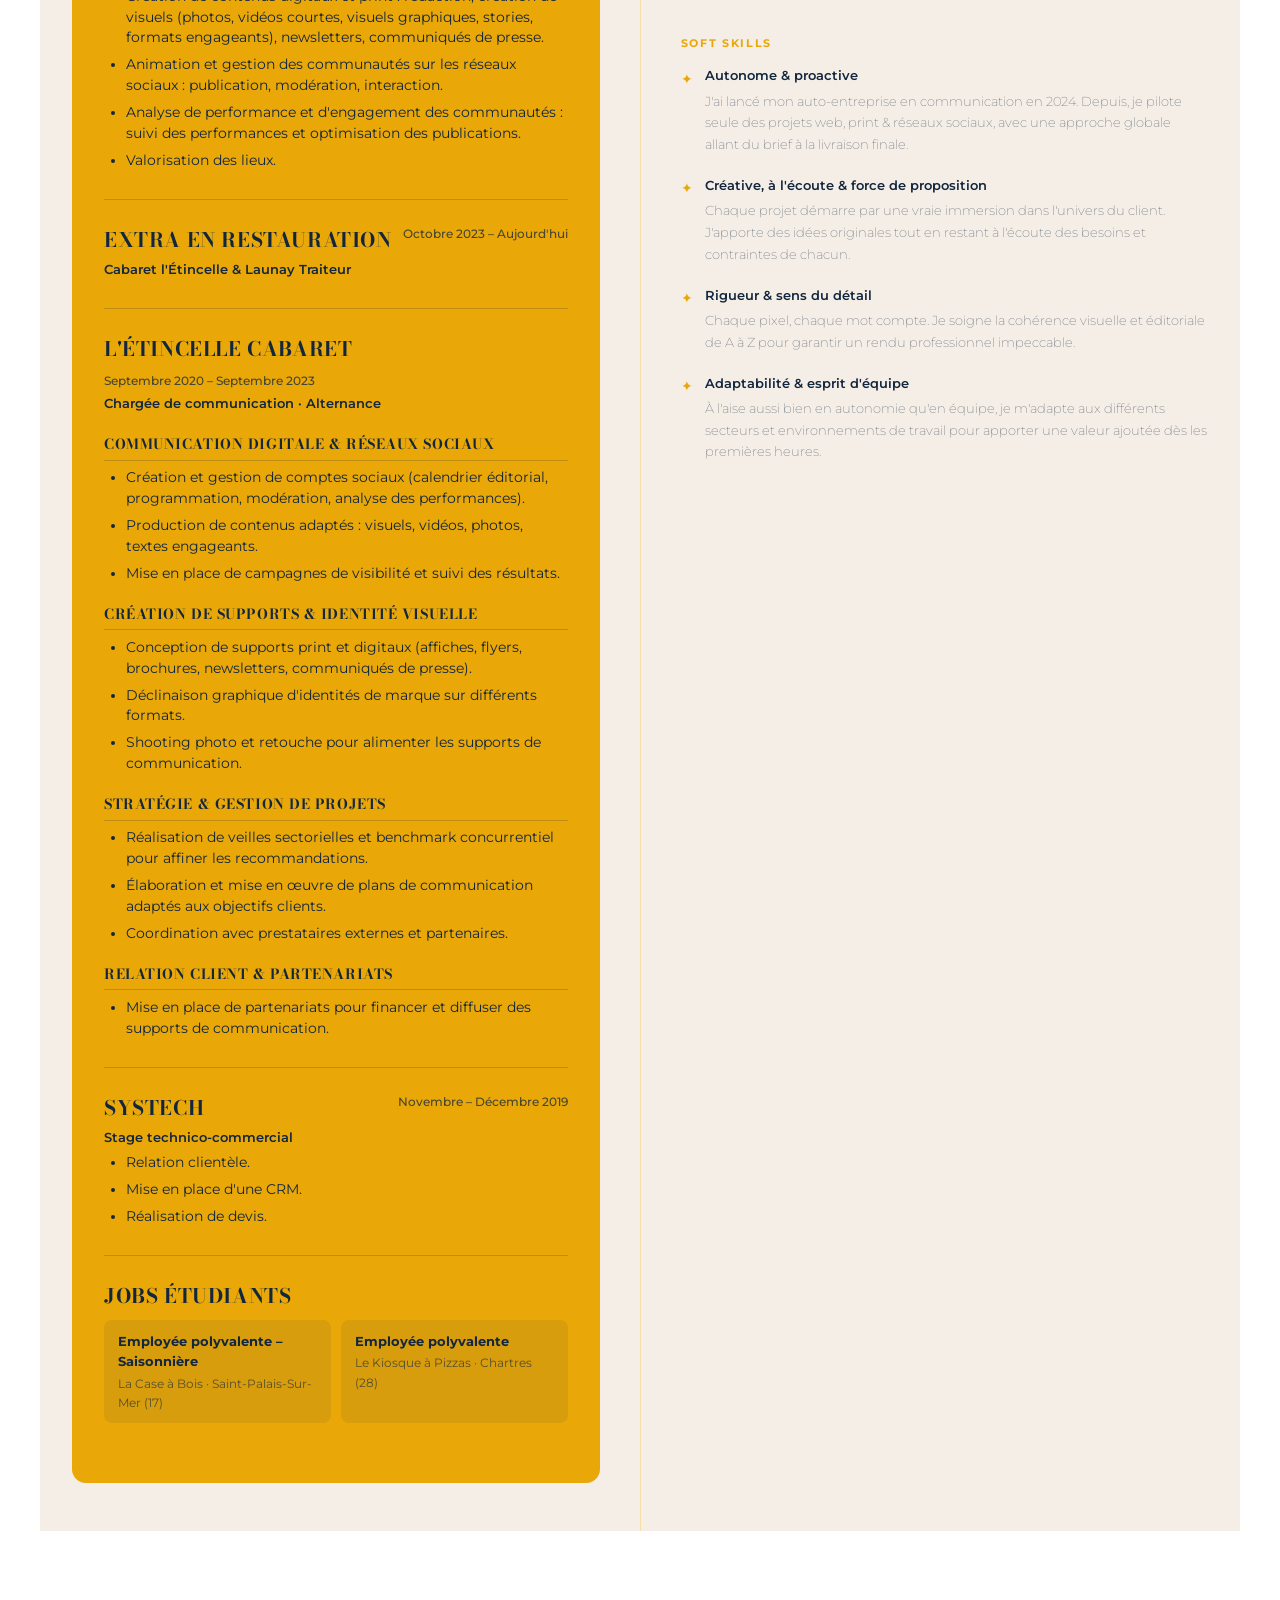
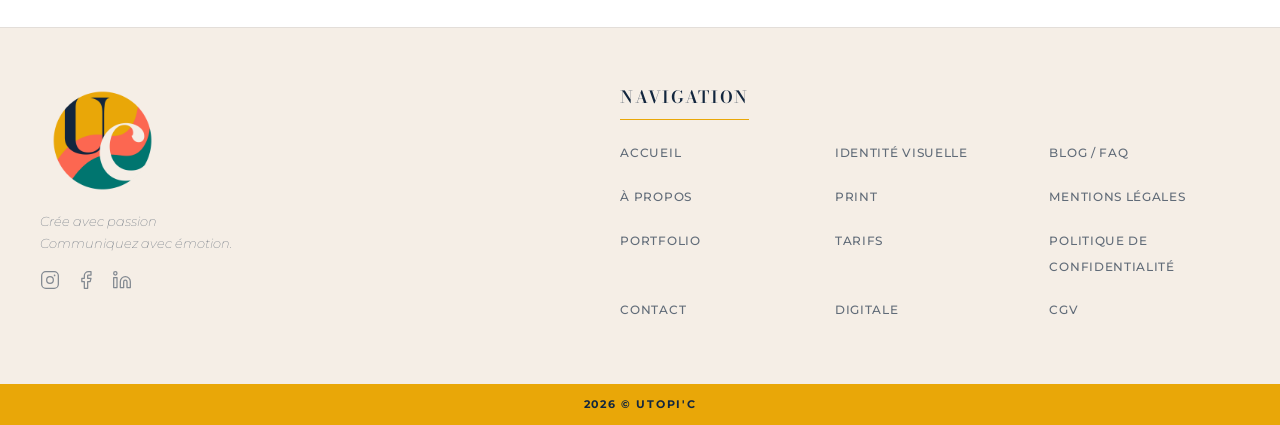
==== commit 23fd485f: "Round 15c — Nav Tarifs + sous-titre portfolio social - Ajout lien "Tarifs" dans la nav principale (t" ====
--- a/a-propos.html
+++ b/a-propos.html
@@ -1,4 +1,4 @@
-﻿<!DOCTYPE html>
+<!DOCTYPE html>
 <html lang="fr">
 <head>
   <meta charset="UTF-8" />
@@ -54,6 +54,7 @@
                 <li><a href="communication-digitale.html" class="header-nav__dropdown-link">Communication digitale</a></li>
               </ul>
             </li>
+            <li><a href="tarifs.html" class="header-nav__link">Tarifs</a></li>
           </ul>
         </nav>
 
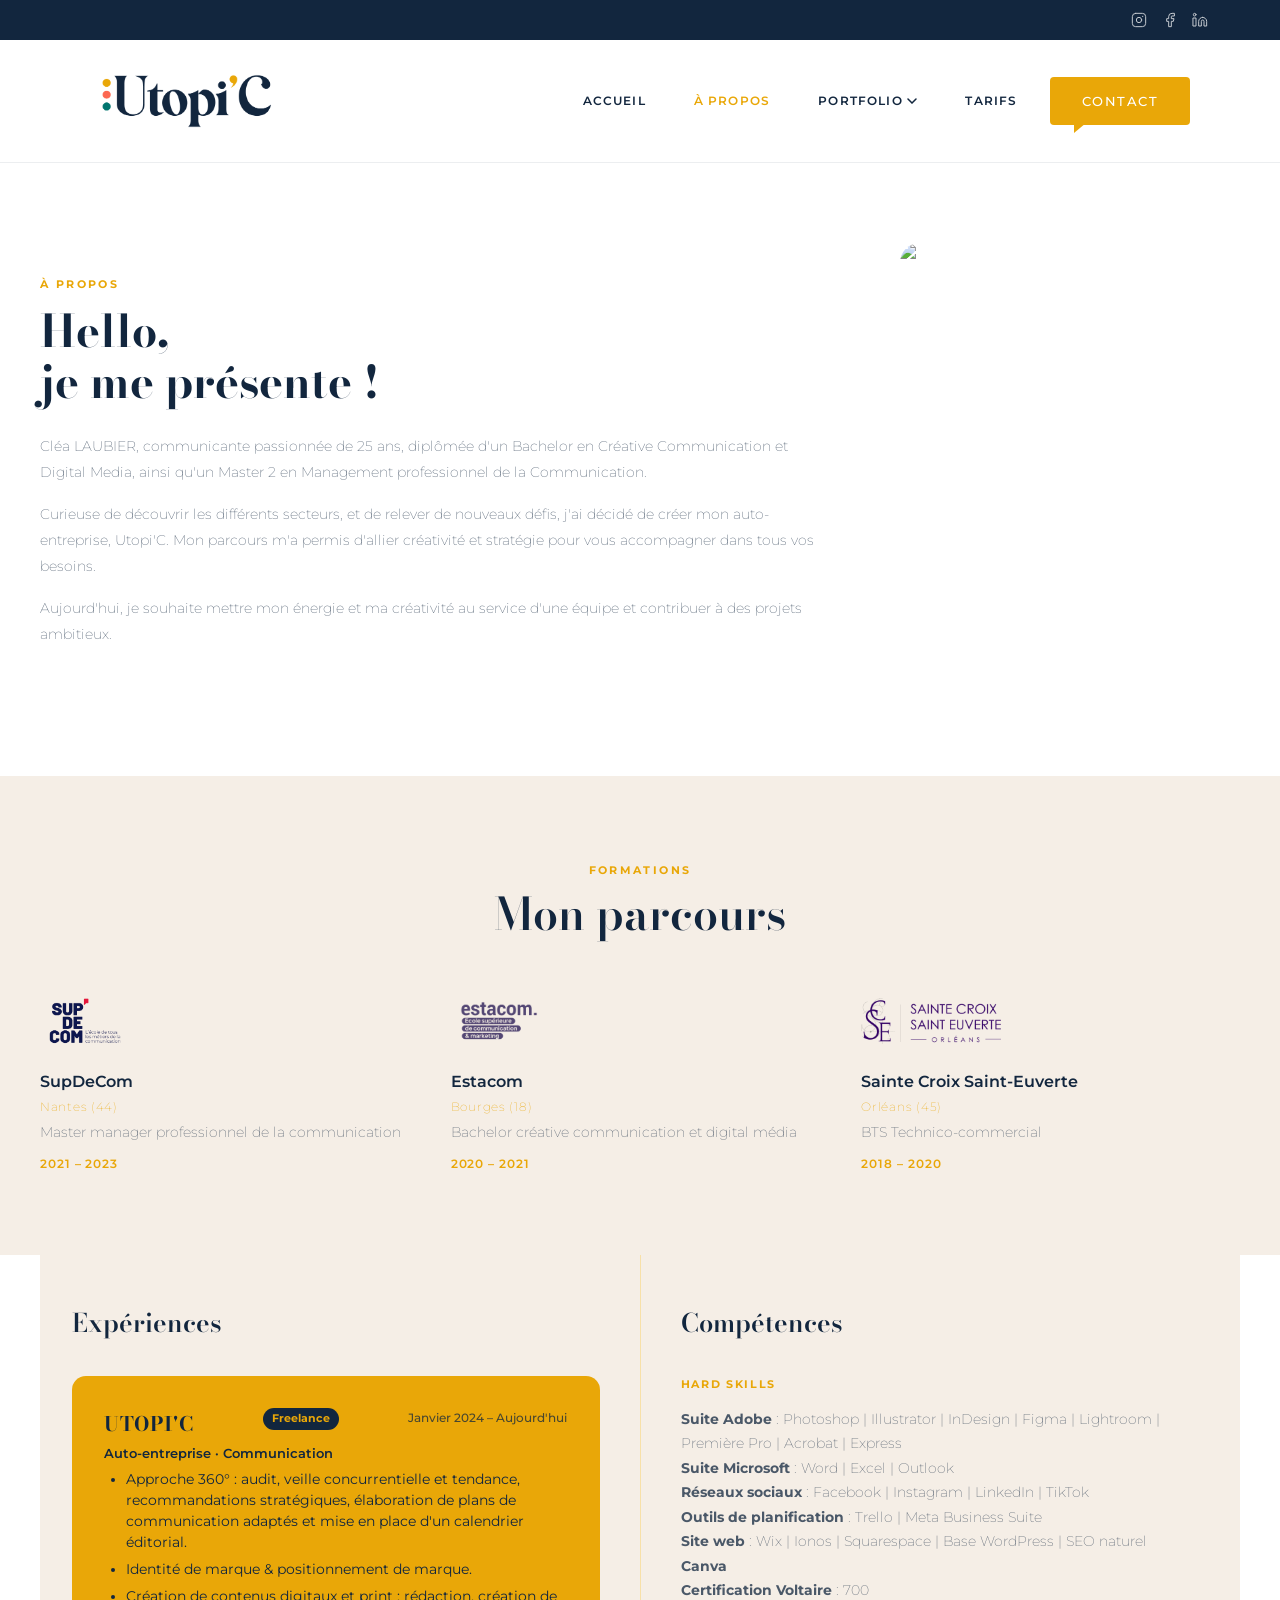
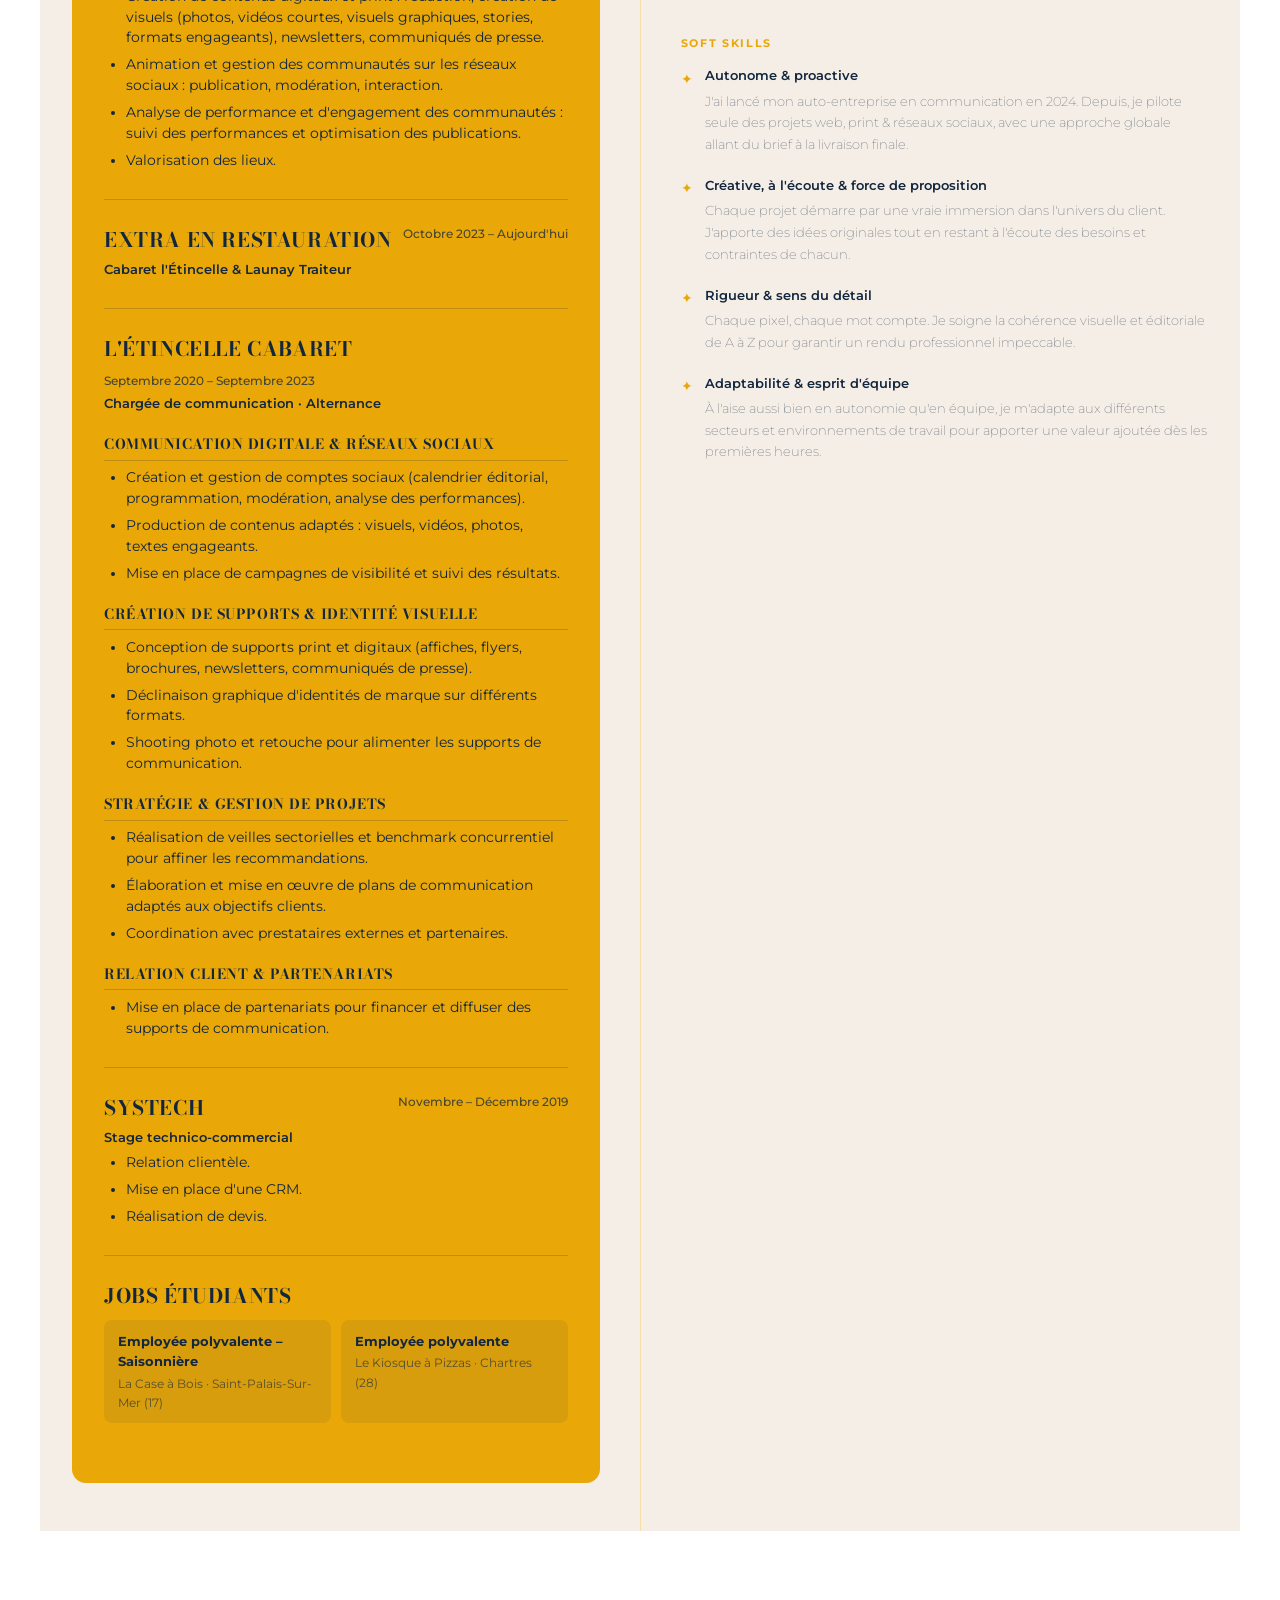
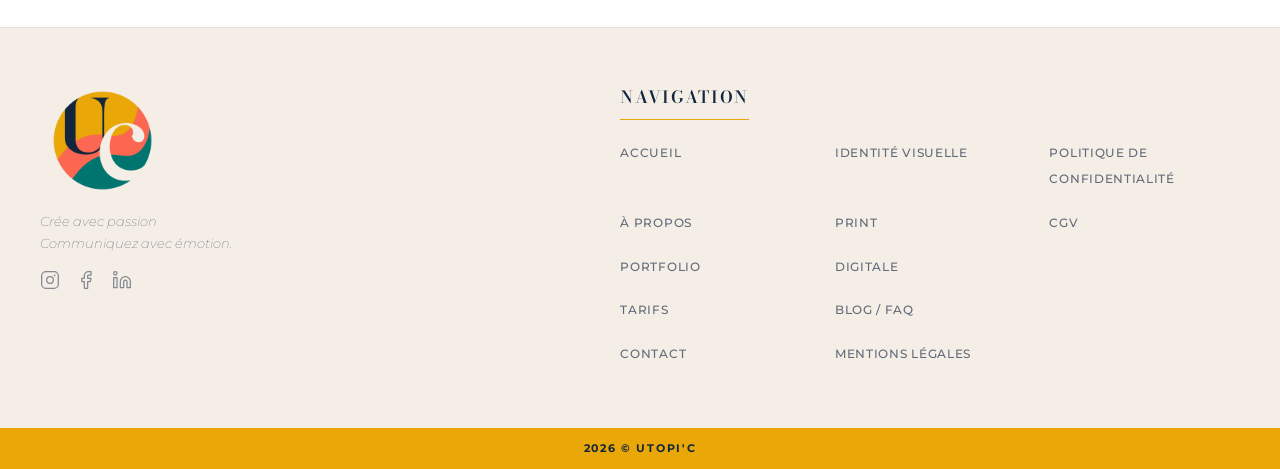
==== commit 5c4cdc77: "Fix footer : Contact en col1, grid-auto-flow column - style.css : grid-auto-flow: column + grid-temp" ====
--- a/a-propos.html
+++ b/a-propos.html
@@ -1,4 +1,4 @@
-<!DOCTYPE html>
+﻿<!DOCTYPE html>
 <html lang="fr">
 <head>
   <meta charset="UTF-8" />
@@ -348,16 +348,16 @@
           <p class="footer-nav-block__title">Navigation</p>
           <ul class="footer-nav-block__cols">
             <li><a href="index.html">Accueil</a></li>
-            <li><a href="identite-visuelle.html">Identité visuelle</a></li>
-            <li><a href="#">Blog / FAQ</a></li>
             <li><a href="a-propos.html">À propos</a></li>
-            <li><a href="communication-print.html">Print</a></li>
-            <li><a href="mentions-legales.html">Mentions légales</a></li>
             <li><a href="portfolio.html">Portfolio</a></li>
             <li><a href="tarifs.html">Tarifs</a></li>
+            <li><a href="contact.html">Contact</a></li>
+            <li><a href="identite-visuelle.html">Identité visuelle</a></li>
+            <li><a href="communication-print.html">Print</a></li>
+            <li><a href="communication-digitale.html">Digitale</a></li>
+            <li><a href="#">Blog / FAQ</a></li>
+            <li><a href="mentions-legales.html">Mentions légales</a></li>
             <li><a href="politique-confidentialite.html">Politique de confidentialité</a></li>
-            <li><a href="contact.html">Contact</a></li>
-            <li><a href="communication-digitale.html">Digitale</a></li>
             <li><a href="cgv.html">CGV</a></li>
           </ul>
         </div>
--- a/css/style.css
+++ b/css/style.css
@@ -349,6 +349,8 @@
 .footer-nav-block__cols {
   display: grid;
   grid-template-columns: 1fr 1fr 1fr;
+  grid-template-rows: repeat(5, auto);
+  grid-auto-flow: column;
   gap: 0.75rem 1.5rem;
 }
 .footer-nav-block__cols li { margin-bottom: 0.4rem; }
@@ -480,7 +482,8 @@
 /* Titre et sous-titre scoped */
 .realisations .section-title { font-size: 47px; }
 .realisations .section-sub { font-size: 28px; color: #c0c0c0; opacity: 1; }
-.realisations .section-header { display: block; }
+.realisations .section-header { display: block; margin-bottom: 3.5rem; }
+.realisations .section-label { font-size: 0.85rem; }
 
 /* --- Carousel --- */
 .carousel { position: relative; }
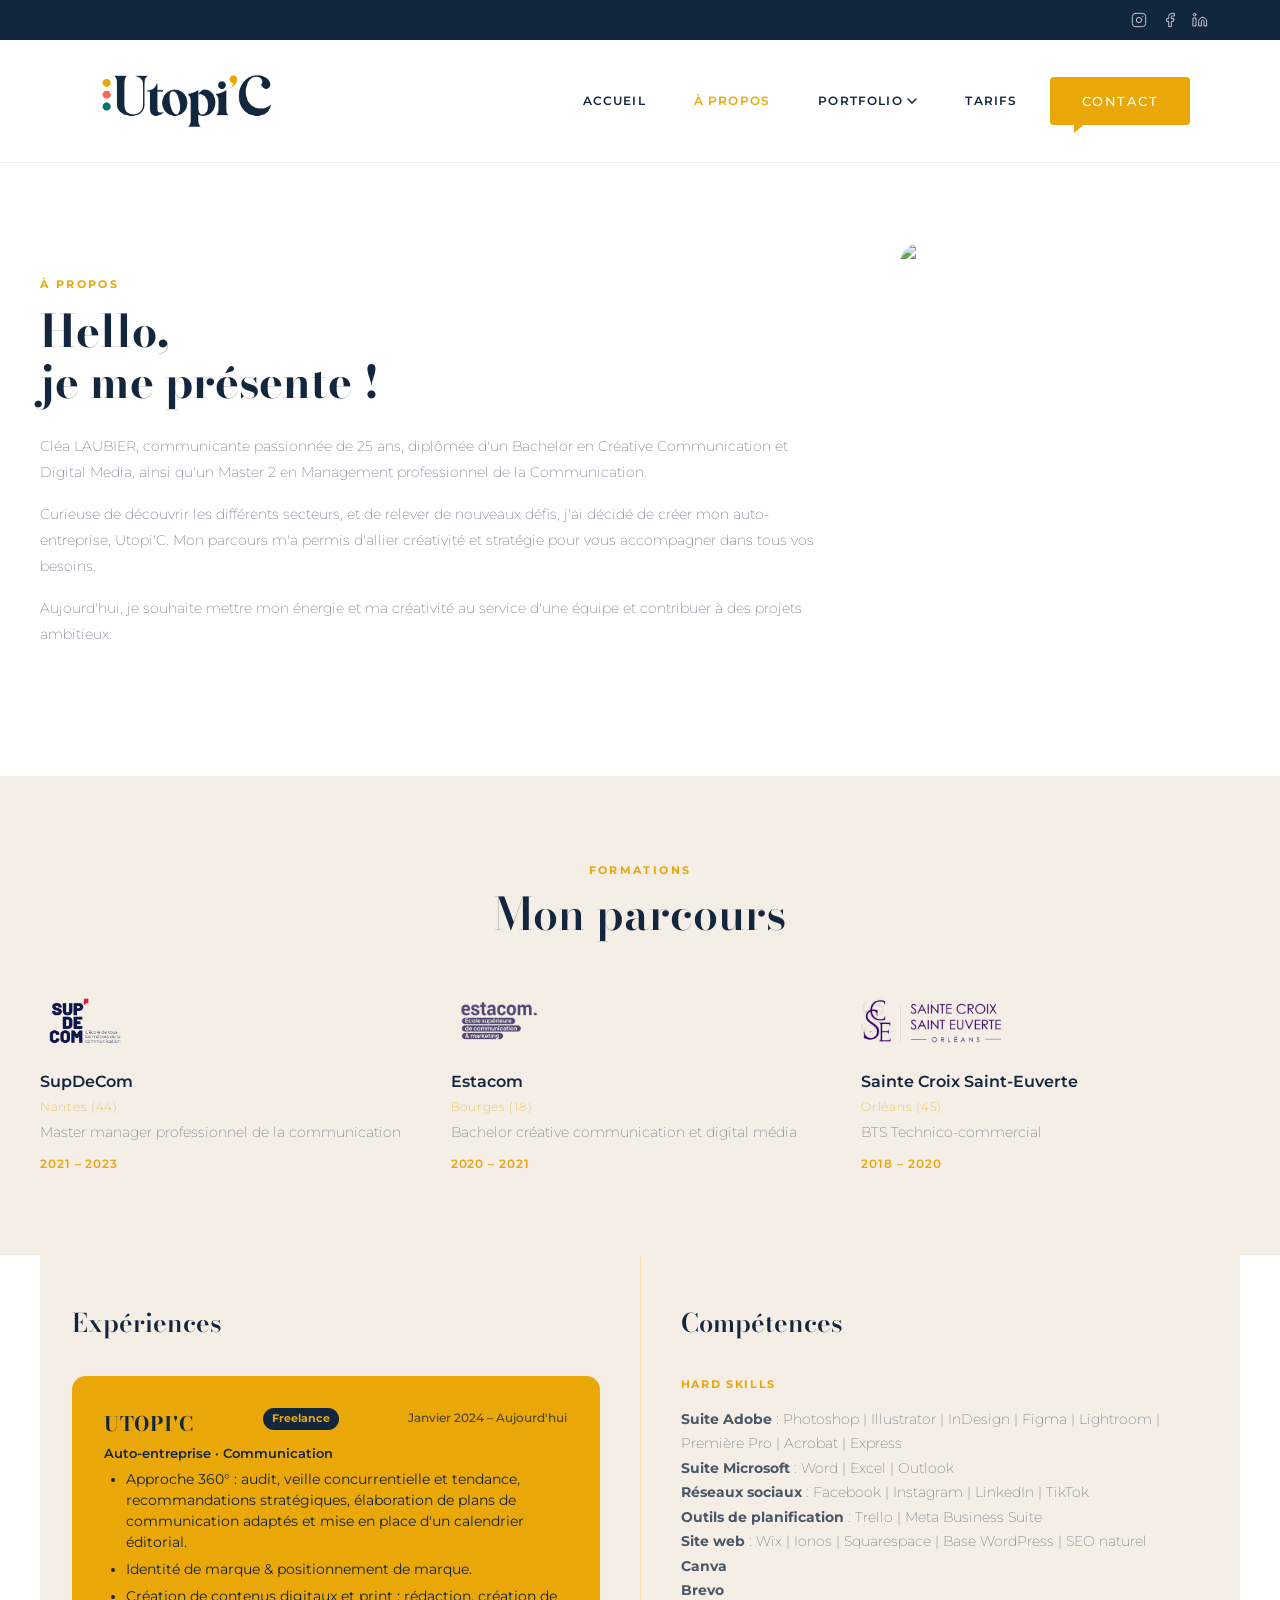
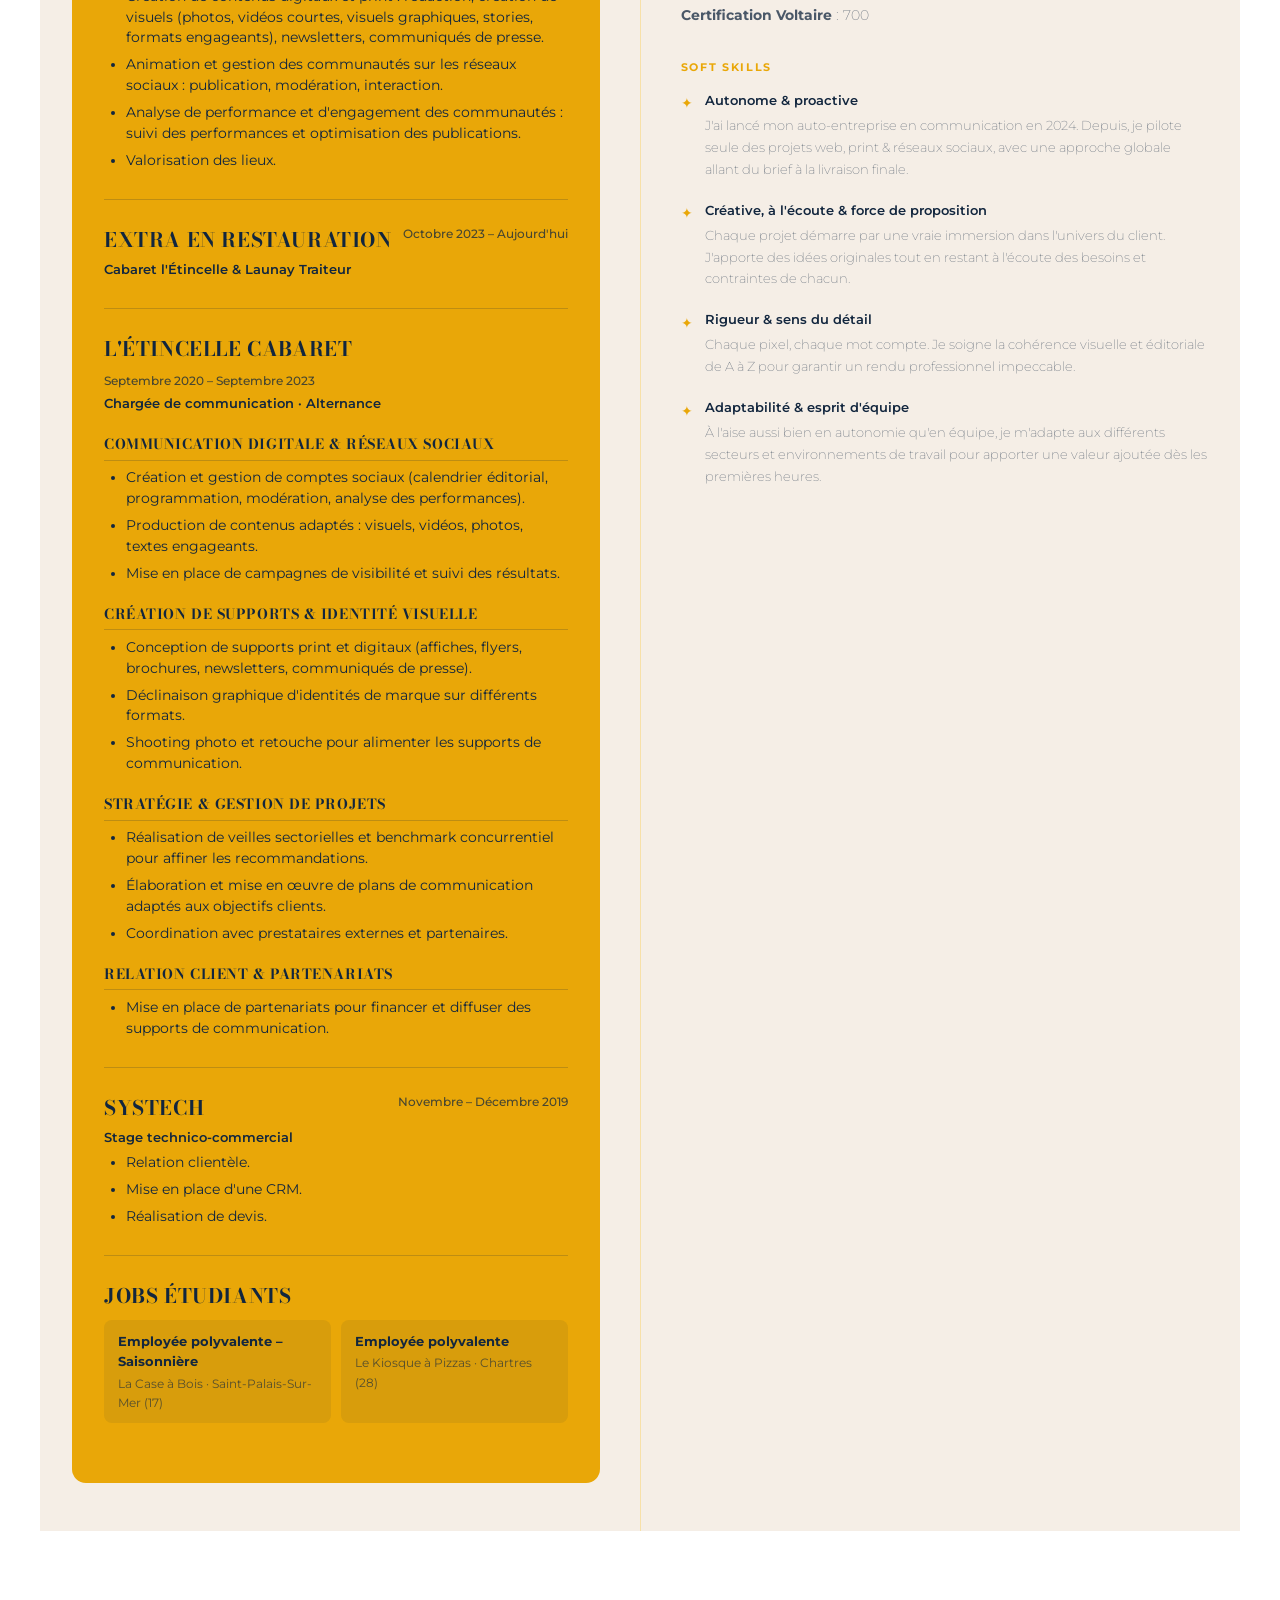
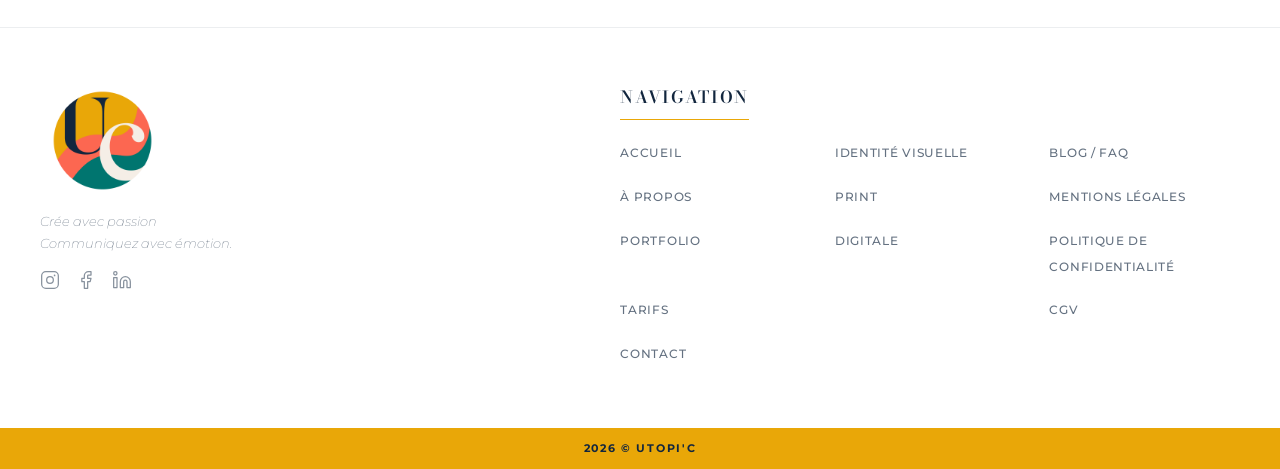
==== commit bc22147c: "Round 16 — Liens sociaux, boutons gold, footer blanc, carrousel, Brevo, tarifs typo Co-Authored-By: " ====
--- a/a-propos.html
+++ b/a-propos.html
@@ -1,4 +1,4 @@
-﻿<!DOCTYPE html>
+<!DOCTYPE html>
 <html lang="fr">
 <head>
   <meta charset="UTF-8" />
@@ -19,13 +19,13 @@
     <div class="header-topbar">
       <div class="header-topbar__inner">
         <div class="header-topbar__socials">
-          <a href="https://www.instagram.com/utopi.c/" target="_blank" rel="noopener" aria-label="Instagram">
+          <a href="https://www.instagram.com/utopi.c__" target="_blank" rel="noopener" aria-label="Instagram">
             <svg width="16" height="16" viewBox="0 0 24 24" fill="none" stroke="currentColor" stroke-width="1.5" stroke-linecap="round" stroke-linejoin="round"><rect x="2" y="2" width="20" height="20" rx="5" ry="5"/><circle cx="12" cy="12" r="4"/><circle cx="17.5" cy="6.5" r="1" fill="currentColor" stroke="none"/></svg>
           </a>
-          <a href="https://www.facebook.com/utopic.communication" target="_blank" rel="noopener" aria-label="Facebook">
+          <a href="https://www.facebook.com/profile.php?id=61557195407284" target="_blank" rel="noopener" aria-label="Facebook">
             <svg width="16" height="16" viewBox="0 0 24 24" fill="none" stroke="currentColor" stroke-width="1.5" stroke-linecap="round" stroke-linejoin="round"><path d="M18 2h-3a5 5 0 0 0-5 5v3H7v4h3v8h4v-8h3l1-4h-4V7a1 1 0 0 1 1-1h3z"/></svg>
           </a>
-          <a href="https://www.linkedin.com/in/cl%C3%A9a-laubier/" target="_blank" rel="noopener" aria-label="LinkedIn">
+          <a href="https://www.linkedin.com/in/cl%C3%A9a-laubier-a867a7197/" target="_blank" rel="noopener" aria-label="LinkedIn">
             <svg width="16" height="16" viewBox="0 0 24 24" fill="none" stroke="currentColor" stroke-width="1.5" stroke-linecap="round" stroke-linejoin="round"><path d="M16 8a6 6 0 0 1 6 6v7h-4v-7a2 2 0 0 0-2-2 2 2 0 0 0-2 2v7h-4v-7a6 6 0 0 1 6-6z"/><rect x="2" y="9" width="4" height="12"/><circle cx="4" cy="4" r="2"/></svg>
           </a>
         </div>
@@ -282,6 +282,7 @@
               <strong>Outils de planification</strong> : Trello | Meta Business Suite<br />
               <strong>Site web</strong> : Wix | Ionos | Squarespace | Base WordPress | SEO naturel<br />
               <strong>Canva</strong><br />
+              <strong>Brevo</strong><br />
               <strong>Certification Voltaire</strong> : 700
             </p>
           </div>
@@ -338,9 +339,9 @@
           <img src="assets/logos/logo-utopic-mini.png" alt="Utopi'C" class="footer-brand__logo" />
           <p class="footer-brand__tagline">Crée avec passion<br />Communiquez avec émotion.</p>
           <div class="footer-brand__socials">
-            <a href="https://www.instagram.com/utopi.c/" target="_blank" rel="noopener" aria-label="Instagram"><svg width="20" height="20" viewBox="0 0 24 24" fill="none" stroke="currentColor" stroke-width="1.5" stroke-linecap="round" stroke-linejoin="round"><rect x="2" y="2" width="20" height="20" rx="5" ry="5"/><circle cx="12" cy="12" r="4"/><circle cx="17.5" cy="6.5" r="1" fill="currentColor" stroke="none"/></svg></a>
-            <a href="https://www.facebook.com/utopic.communication" target="_blank" rel="noopener" aria-label="Facebook"><svg width="20" height="20" viewBox="0 0 24 24" fill="none" stroke="currentColor" stroke-width="1.5" stroke-linecap="round" stroke-linejoin="round"><path d="M18 2h-3a5 5 0 0 0-5 5v3H7v4h3v8h4v-8h3l1-4h-4V7a1 1 0 0 1 1-1h3z"/></svg></a>
-            <a href="https://www.linkedin.com/in/cl%C3%A9a-laubier/" target="_blank" rel="noopener" aria-label="LinkedIn"><svg width="20" height="20" viewBox="0 0 24 24" fill="none" stroke="currentColor" stroke-width="1.5" stroke-linecap="round" stroke-linejoin="round"><path d="M16 8a6 6 0 0 1 6 6v7h-4v-7a2 2 0 0 0-2-2 2 2 0 0 0-2 2v7h-4v-7a6 6 0 0 1 6-6z"/><rect x="2" y="9" width="4" height="12"/><circle cx="4" cy="4" r="2"/></svg></a>
+            <a href="https://www.instagram.com/utopi.c__" target="_blank" rel="noopener" aria-label="Instagram"><svg width="20" height="20" viewBox="0 0 24 24" fill="none" stroke="currentColor" stroke-width="1.5" stroke-linecap="round" stroke-linejoin="round"><rect x="2" y="2" width="20" height="20" rx="5" ry="5"/><circle cx="12" cy="12" r="4"/><circle cx="17.5" cy="6.5" r="1" fill="currentColor" stroke="none"/></svg></a>
+            <a href="https://www.facebook.com/profile.php?id=61557195407284" target="_blank" rel="noopener" aria-label="Facebook"><svg width="20" height="20" viewBox="0 0 24 24" fill="none" stroke="currentColor" stroke-width="1.5" stroke-linecap="round" stroke-linejoin="round"><path d="M18 2h-3a5 5 0 0 0-5 5v3H7v4h3v8h4v-8h3l1-4h-4V7a1 1 0 0 1 1-1h3z"/></svg></a>
+            <a href="https://www.linkedin.com/in/cl%C3%A9a-laubier-a867a7197/" target="_blank" rel="noopener" aria-label="LinkedIn"><svg width="20" height="20" viewBox="0 0 24 24" fill="none" stroke="currentColor" stroke-width="1.5" stroke-linecap="round" stroke-linejoin="round"><path d="M16 8a6 6 0 0 1 6 6v7h-4v-7a2 2 0 0 0-2-2 2 2 0 0 0-2 2v7h-4v-7a6 6 0 0 1 6-6z"/><rect x="2" y="9" width="4" height="12"/><circle cx="4" cy="4" r="2"/></svg></a>
           </div>
         </div>
 
--- a/css/style.css
+++ b/css/style.css
@@ -68,8 +68,14 @@
   letter-spacing: 0.12em;
   text-transform: uppercase;
   cursor: pointer;
-  border: none;
+  border: 2px solid var(--color-gold);
+  color: var(--color-gold);
+  background: transparent;
   transition: background var(--transition), color var(--transition);
+}
+.btn:hover {
+  background: var(--color-gold);
+  color: var(--color-navy);
 }
 .btn--gold-outline {
   border: 2px solid var(--color-gold);
@@ -295,7 +301,7 @@
 .site-footer { }
 
 .footer-main {
-  background: var(--color-cream);
+  background: var(--color-white);
   padding: 3.5rem 2rem;
   border-top: 1px solid rgba(18,38,62,0.08);
 }
@@ -354,6 +360,7 @@
   gap: 0.75rem 1.5rem;
 }
 .footer-nav-block__cols li { margin-bottom: 0.4rem; }
+.footer-nav-block__cols li:nth-child(n+9) { grid-column: 3; }
 .footer-nav-block__cols a {
   font-family: var(--font-body);
   font-size: 0.72rem;
@@ -900,6 +907,7 @@
   .header-nav__item--dropdown.is-open .header-nav__dropdown { display: block; }
   .header-nav__chevron { margin-left: auto; }
   .header-hamburger { display: flex; }
+  .btn-contact-bubble { display: none !important; }
 
   /* Hero */
   .hero__inner { padding: 3rem 1.5rem 4rem; }
@@ -909,7 +917,8 @@
 
   /* Footer */
   .footer-main__inner { grid-template-columns: 1fr; gap: 2rem; }
-  .footer-nav-block__cols { grid-template-columns: 1fr; }
+  .footer-nav-block__cols { grid-template-columns: 1fr; gap: 0; }
+  .footer-nav-block__cols a { display: block; padding: 8px 0; font-size: 13px; }
 
   /* Carousel */
   .carousel__slide { flex: 0 0 100%; }
@@ -927,6 +936,21 @@
   .presse-card__img-wrap { aspect-ratio: 16/9; }
   .carousel__slide--presse { flex: 0 0 100%; }
   .avis-card { padding: 2rem 1.5rem; }
+
+  /* Portfolio social — mobile */
+  .portfolio-social > div { flex-direction: column !important; padding: 40px 24px !important; min-height: auto !important; }
+  .portfolio-social > div > div:first-child { width: 100% !important; text-align: center; }
+  .portfolio-social > div > div:last-child { width: 100% !important; height: 220px !important; margin-top: 1.5rem; }
+  .portfolio-social img { width: 160px !important; right: 50% !important; transform: translateX(50%) rotate(-8deg) !important; top: 50% !important; }
+
+  /* À propos */
+  .ap-intro { flex-direction: column; }
+  .ap-intro__photo { width: 100%; max-width: 280px; margin: 0 auto 2rem; }
+  .ap-skills { flex-direction: column; }
+  .ap-skills__col { width: 100%; }
+
+  /* Sub-pages */
+  .sub-hero__title { font-size: clamp(2.5rem, 10vw, 5rem) !important; }
 }
 
 @media (min-width: 769px) and (max-width: 1024px) {
@@ -934,4 +958,87 @@
   .prestations__stagger { grid-template-columns: repeat(2, 1fr); }
   .presta-item:nth-child(1),
   .presta-item:nth-child(3) { margin-top: 1.5rem; }
-}
+
+  /* Portfolio social — tablet */
+  .portfolio-social > div { padding: 40px 40px !important; }
+  .portfolio-social > div > div:first-child { width: 45% !important; }
+}
+
+/* ===== PORTFOLIO SOCIAL ===== */
+.portfolio-social {
+  position: relative;
+  min-height: 480px;
+  background: #f5eee6;
+  overflow: hidden;
+}
+
+.ps-wave {
+  position: absolute;
+  top: 0;
+  left: 0;
+  width: 100%;
+  height: 100%;
+  z-index: 0;
+  pointer-events: none;
+}
+
+.ps-inner {
+  position: relative;
+  z-index: 1;
+  display: flex;
+  align-items: center;
+  justify-content: space-between;
+  padding: 60px 80px;
+  min-height: 480px;
+  max-width: 1400px;
+  margin: 0 auto;
+}
+
+.ps-text {
+  width: 38%;
+  text-align: center;
+}
+
+.ps-title {
+  font-family: 'Bodoni Moda', serif;
+  font-size: 1.6rem;
+  font-weight: 400;
+  font-style: italic;
+  line-height: 1.4;
+  color: #12263e;
+  margin-bottom: 28px;
+}
+
+.ps-btn {
+  display: inline-block;
+  padding: 10px 26px;
+  border: 1.5px solid #e9a708;
+  color: #e9a708;
+  font-family: 'Montserrat', sans-serif;
+  font-size: 13px;
+  font-weight: 500;
+  text-decoration: none;
+  transition: background 0.2s, color 0.2s;
+}
+.ps-btn:hover {
+  background: #e9a708;
+  color: #12263e;
+}
+
+.ps-phones {
+  position: relative;
+  width: 50%;
+  height: 380px;
+  flex-shrink: 0;
+}
+
+.ps-phone {
+  position: absolute;
+  width: 170px;
+  border-radius: 16px;
+  filter: drop-shadow(0 16px 32px rgba(0,0,0,0.35));
+  color: transparent;
+}
+.ps-phone--1 { top: 0;    right: 260px; transform: rotate(-14deg); }
+.ps-phone--2 { top: 50px; right: 110px; transform: rotate(4deg); }
+.ps-phone--3 { top: 120px; right: 0;    transform: rotate(-4deg); }
